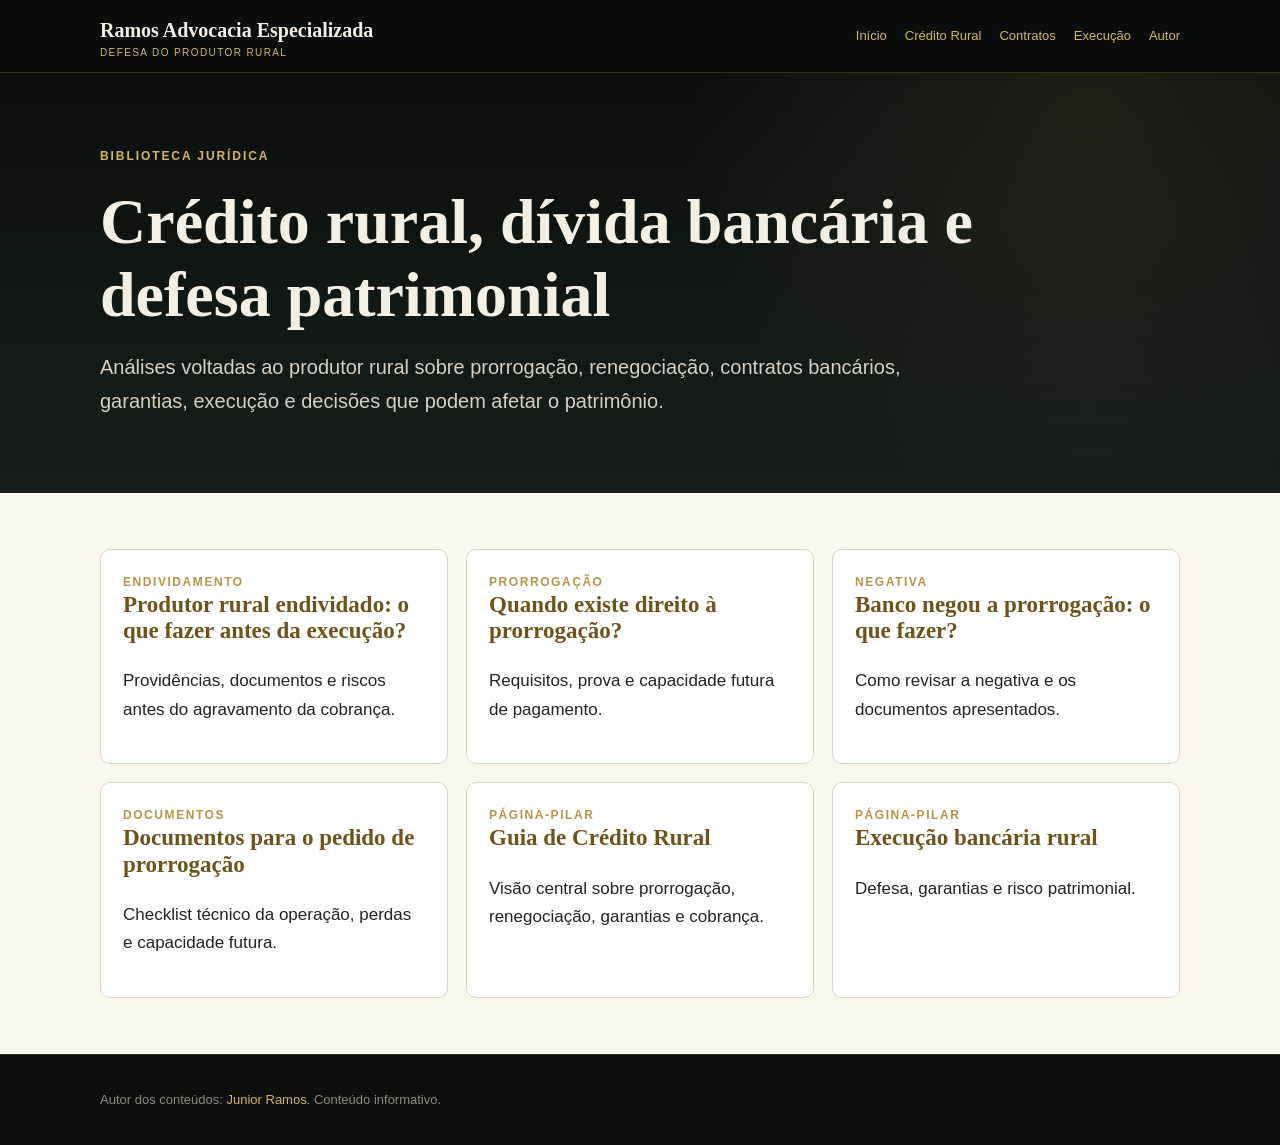
==== artigos/index.html @ e7bd80cd "Add editorial articles hub" ====
<!doctype html><html lang="pt-BR"><head><meta charset="utf-8"><meta name="viewport" content="width=device-width,initial-scale=1"><title>Artigos sobre Crédito Rural e Dívida Bancária | Ramos Advocacia</title><meta name="description" content="Artigos sobre crédito rural, prorrogação de dívida rural, contratos bancários, execução, garantias e defesa patrimonial do produtor rural."><meta name="robots" content="index,follow,max-image-preview:large,max-snippet:-1,max-video-preview:-1"><link rel="canonical" href="https://ramosadvespecializada.com/defesa/artigos/"><link rel="stylesheet" href="../editorial.css"><script type="application/ld+json">{"@context":"https://schema.org","@type":"CollectionPage","url":"https://ramosadvespecializada.com/defesa/artigos/","name":"Artigos sobre Crédito Rural e Dívida Bancária","publisher":{"@id":"https://ramosadvespecializada.com/defesa/#organization"},"inLanguage":"pt-BR"}</script></head><body><header class="top"><div class="container nav"><a class="brand" href="../">Ramos Advocacia Especializada<small>Defesa do Produtor Rural</small></a><nav class="navlinks"><a href="../">Início</a><a href="../credito-rural/">Crédito Rural</a><a href="../contratos-bancarios-rurais/">Contratos</a><a href="../execucao-bancaria-rural/">Execução</a><a href="../junior-ramos/">Autor</a></nav></div></header><main><section class="hero"><div class="container"><span class="eyebrow">Biblioteca jurídica</span><h1>Crédito rural, dívida bancária e defesa patrimonial</h1><p class="lede">Análises voltadas ao produtor rural sobre prorrogação, renegociação, contratos bancários, garantias, execução e decisões que podem afetar o patrimônio.</p></div></section><section class="section paper"><div class="container"><div class="grid"><article class="card"><div class="kicker">Endividamento</div><h3><a href="produtor-rural-endividado/">Produtor rural endividado: o que fazer antes da execução?</a></h3><p>Providências, documentos e riscos antes do agravamento da cobrança.</p></article><article class="card"><div class="kicker">Prorrogação</div><h3><a href="quando-produtor-rural-tem-direito-prorrogacao-divida-rural/">Quando existe direito à prorrogação?</a></h3><p>Requisitos, prova e capacidade futura de pagamento.</p></article><article class="card"><div class="kicker">Negativa</div><h3><a href="banco-negou-prorrogacao-divida-rural/">Banco negou a prorrogação: o que fazer?</a></h3><p>Como revisar a negativa e os documentos apresentados.</p></article><article class="card"><div class="kicker">Documentos</div><h3><a href="documentos-pedido-prorrogacao-divida-rural/">Documentos para o pedido de prorrogação</a></h3><p>Checklist técnico da operação, perdas e capacidade futura.</p></article><article class="card"><div class="kicker">Página-pilar</div><h3><a href="../credito-rural/">Guia de Crédito Rural</a></h3><p>Visão central sobre prorrogação, renegociação, garantias e cobrança.</p></article><article class="card"><div class="kicker">Página-pilar</div><h3><a href="../execucao-bancaria-rural/">Execução bancária rural</a></h3><p>Defesa, garantias e risco patrimonial.</p></article></div></div></section></main><footer class="footer"><div class="container">Autor dos conteúdos: <a href="../junior-ramos/">Junior Ramos</a>. Conteúdo informativo.</div></footer></body></html>
---- editorial.css ----
:root{--bg:#0A0F0C;--ink:#15201A;--green:#0F2620;--gold:#B8954A;--gold2:#D4B564;--cream:#F4EFE3;--paper:#FBF7EC;--muted:#918978;--rule:rgba(184,149,74,.24);--serif:Georgia,'Times New Roman',serif;--sans:Inter,Arial,sans-serif}*{box-sizing:border-box}html{scroll-behavior:smooth}body{margin:0;background:var(--bg);color:#e9e2d2;font:17px/1.68 var(--sans)}a{color:var(--gold2);text-decoration:none}a:hover{text-decoration:underline}.container{width:min(1080px,calc(100% - 40px));margin:auto}.top{position:sticky;top:0;z-index:20;background:rgba(10,15,12,.96);border-bottom:1px solid var(--rule)}.nav{min-height:72px;display:flex;justify-content:space-between;align-items:center;gap:20px}.brand{font-family:var(--serif);font-size:20px;font-weight:700;color:var(--cream)}.brand small{display:block;font:10px var(--sans);letter-spacing:.14em;text-transform:uppercase;color:var(--gold2)}.navlinks{display:flex;gap:18px;flex-wrap:wrap;font-size:13px}.hero{padding:68px 0 54px;background:radial-gradient(circle at 85% 10%,rgba(184,149,74,.12),transparent 35%),linear-gradient(180deg,#0A0F0C,#15201A)}.eyebrow{font-size:12px;font-weight:800;letter-spacing:.16em;text-transform:uppercase;color:var(--gold2)}h1,h2,h3{font-family:var(--serif);line-height:1.14}h1{font-size:clamp(38px,6vw,64px);max-width:920px;color:var(--cream);margin:.25em 0}h2{font-size:clamp(28px,4vw,42px);margin:1.45em 0 .45em}h3{font-size:23px}.lede{font-size:20px;color:#d7d0bf;max-width:860px}.section{padding:56px 0}.paper{background:var(--paper);color:#1d261f}.paper h2,.paper h3{color:#172019}.paper a{color:#6f531a}.article{max-width:820px}.article p{margin:0 0 1.1em}.breadcrumb,.meta{font-size:13px;color:var(--muted)}.meta{display:flex;gap:12px;flex-wrap:wrap;margin-top:18px}.callout{border-left:4px solid var(--gold);background:#f2ead9;padding:18px 20px;margin:28px 0}.grid{display:grid;grid-template-columns:repeat(3,1fr);gap:18px}.card{padding:22px;border:1px solid #ddd5c5;background:#fff;border-radius:10px}.card h3{margin-top:0}.kicker{font-size:12px;font-weight:800;letter-spacing:.13em;text-transform:uppercase;color:var(--gold)}.authorbox{border-top:1px solid #ddd5c5;border-bottom:1px solid #ddd5c5;padding:24px 0;margin:42px 0}.footer{padding:34px 0;border-top:1px solid var(--rule);color:var(--muted);font-size:13px}.preferred{margin:40px 0;padding:24px;border:1px solid rgba(184,149,74,.35);border-radius:10px;background:#111b16;color:var(--cream)}ul{padding-left:22px}@media(max-width:800px){.grid{grid-template-columns:1fr}.navlinks{display:none}}
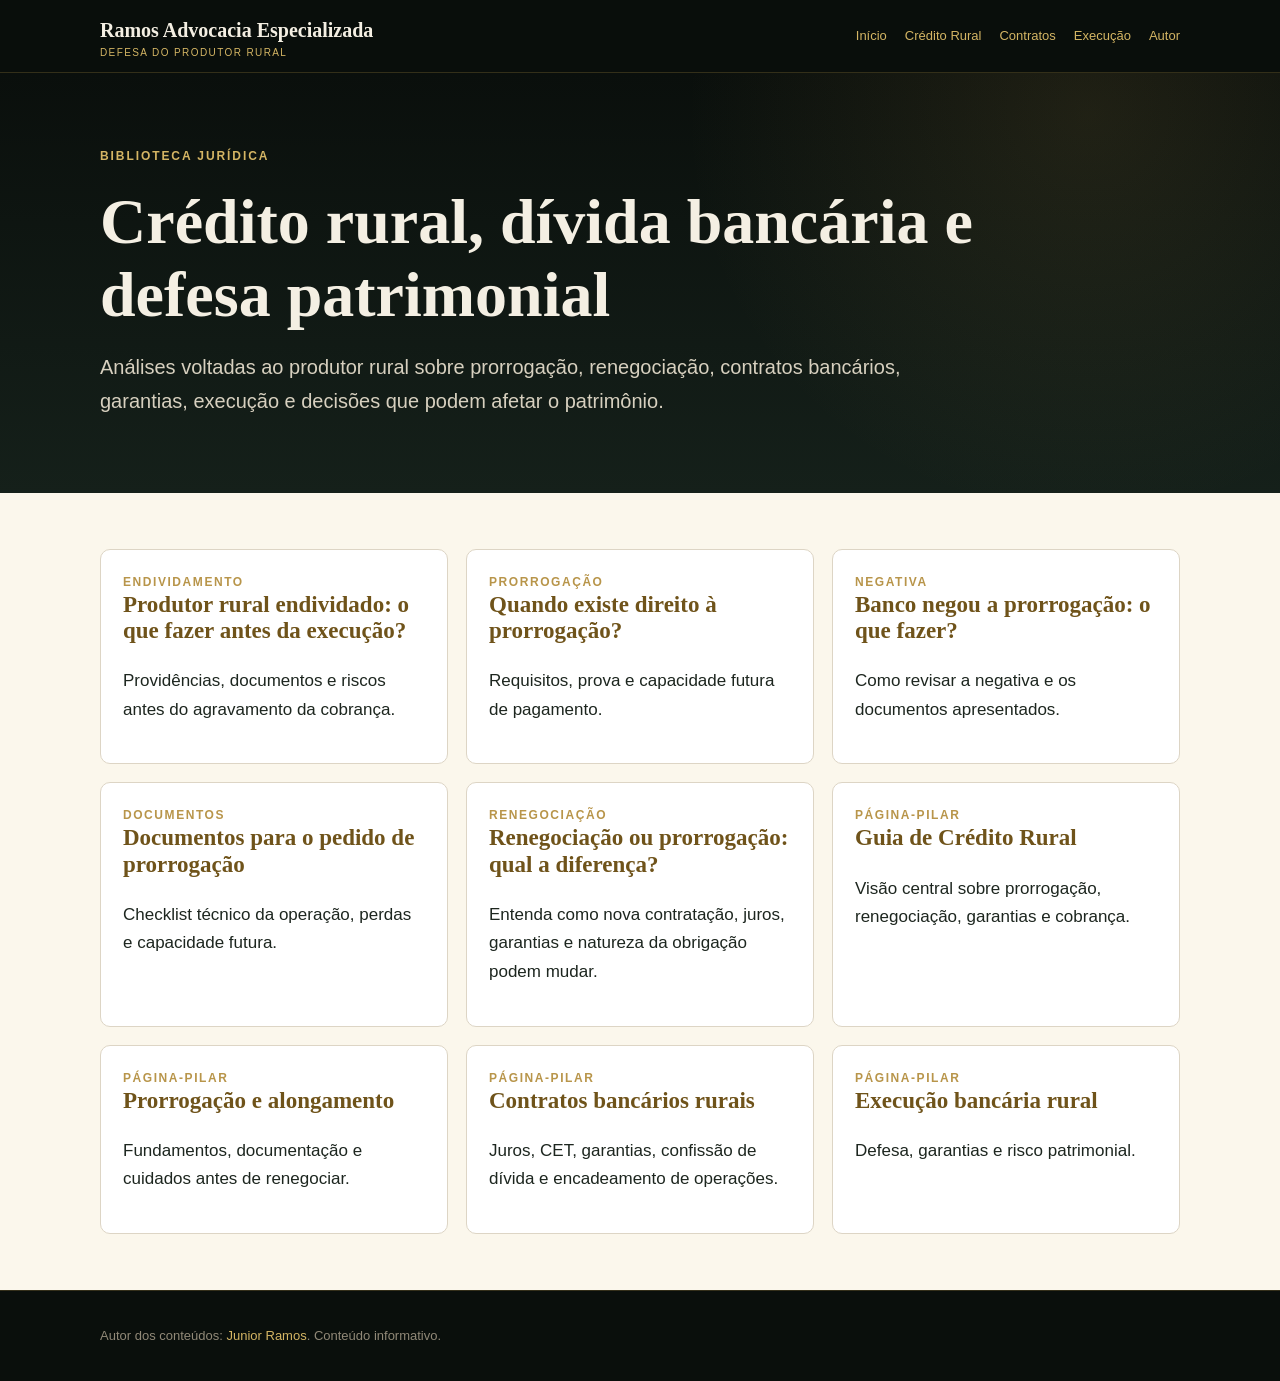
==== commit a53ca091: "Fase 4: amplia cluster temático e links internos" ====
--- a/artigos/index.html
+++ b/artigos/index.html
@@ -1 +1 @@
-<!doctype html><html lang="pt-BR"><head><meta charset="utf-8"><meta name="viewport" content="width=device-width,initial-scale=1"><title>Artigos sobre Crédito Rural e Dívida Bancária | Ramos Advocacia</title><meta name="description" content="Artigos sobre crédito rural, prorrogação de dívida rural, contratos bancários, execução, garantias e defesa patrimonial do produtor rural."><meta name="robots" content="index,follow,max-image-preview:large,max-snippet:-1,max-video-preview:-1"><link rel="canonical" href="https://ramosadvespecializada.com/defesa/artigos/"><link rel="stylesheet" href="../editorial.css"><script type="application/ld+json">{"@context":"https://schema.org","@type":"CollectionPage","url":"https://ramosadvespecializada.com/defesa/artigos/","name":"Artigos sobre Crédito Rural e Dívida Bancária","publisher":{"@id":"https://ramosadvespecializada.com/defesa/#organization"},"inLanguage":"pt-BR"}</script></head><body><header class="top"><div class="container nav"><a class="brand" href="../">Ramos Advocacia Especializada<small>Defesa do Produtor Rural</small></a><nav class="navlinks"><a href="../">Início</a><a href="../credito-rural/">Crédito Rural</a><a href="../contratos-bancarios-rurais/">Contratos</a><a href="../execucao-bancaria-rural/">Execução</a><a href="../junior-ramos/">Autor</a></nav></div></header><main><section class="hero"><div class="container"><span class="eyebrow">Biblioteca jurídica</span><h1>Crédito rural, dívida bancária e defesa patrimonial</h1><p class="lede">Análises voltadas ao produtor rural sobre prorrogação, renegociação, contratos bancários, garantias, execução e decisões que podem afetar o patrimônio.</p></div></section><section class="section paper"><div class="container"><div class="grid"><article class="card"><div class="kicker">Endividamento</div><h3><a href="produtor-rural-endividado/">Produtor rural endividado: o que fazer antes da execução?</a></h3><p>Providências, documentos e riscos antes do agravamento da cobrança.</p></article><article class="card"><div class="kicker">Prorrogação</div><h3><a href="quando-produtor-rural-tem-direito-prorrogacao-divida-rural/">Quando existe direito à prorrogação?</a></h3><p>Requisitos, prova e capacidade futura de pagamento.</p></article><article class="card"><div class="kicker">Negativa</div><h3><a href="banco-negou-prorrogacao-divida-rural/">Banco negou a prorrogação: o que fazer?</a></h3><p>Como revisar a negativa e os documentos apresentados.</p></article><article class="card"><div class="kicker">Documentos</div><h3><a href="documentos-pedido-prorrogacao-divida-rural/">Documentos para o pedido de prorrogação</a></h3><p>Checklist técnico da operação, perdas e capacidade futura.</p></article><article class="card"><div class="kicker">Página-pilar</div><h3><a href="../credito-rural/">Guia de Crédito Rural</a></h3><p>Visão central sobre prorrogação, renegociação, garantias e cobrança.</p></article><article class="card"><div class="kicker">Página-pilar</div><h3><a href="../execucao-bancaria-rural/">Execução bancária rural</a></h3><p>Defesa, garantias e risco patrimonial.</p></article></div></div></section></main><footer class="footer"><div class="container">Autor dos conteúdos: <a href="../junior-ramos/">Junior Ramos</a>. Conteúdo informativo.</div></footer></body></html>+<!doctype html><html lang="pt-BR"><head><meta charset="utf-8"><meta name="viewport" content="width=device-width,initial-scale=1"><title>Artigos sobre Crédito Rural e Dívida Bancária | Ramos Advocacia</title><meta name="description" content="Artigos sobre crédito rural, prorrogação de dívida rural, contratos bancários, execução, garantias e defesa patrimonial do produtor rural."><meta name="robots" content="index,follow,max-image-preview:large,max-snippet:-1,max-video-preview:-1"><link rel="canonical" href="https://ramosadvespecializada.com/defesa/artigos/"><link rel="stylesheet" href="../editorial.css"><script type="application/ld+json">{"@context":"https://schema.org","@type":"CollectionPage","url":"https://ramosadvespecializada.com/defesa/artigos/","name":"Artigos sobre Crédito Rural e Dívida Bancária","about":[{"@type":"Thing","name":"Crédito rural"},{"@type":"Thing","name":"Prorrogação de dívida rural"},{"@type":"Thing","name":"Contratos bancários rurais"},{"@type":"Thing","name":"Execução bancária rural"}],"publisher":{"@id":"https://ramosadvespecializada.com/defesa/#organization"},"inLanguage":"pt-BR"}</script></head><body><header class="top"><div class="container nav"><a class="brand" href="../">Ramos Advocacia Especializada<small>Defesa do Produtor Rural</small></a><nav class="navlinks"><a href="../">Início</a><a href="../credito-rural/">Crédito Rural</a><a href="../contratos-bancarios-rurais/">Contratos</a><a href="../execucao-bancaria-rural/">Execução</a><a href="../junior-ramos/">Autor</a></nav></div></header><main><section class="hero"><div class="container"><span class="eyebrow">Biblioteca jurídica</span><h1>Crédito rural, dívida bancária e defesa patrimonial</h1><p class="lede">Análises voltadas ao produtor rural sobre prorrogação, renegociação, contratos bancários, garantias, execução e decisões que podem afetar o patrimônio.</p></div></section><section class="section paper"><div class="container"><div class="grid"><article class="card"><div class="kicker">Endividamento</div><h3><a href="produtor-rural-endividado/">Produtor rural endividado: o que fazer antes da execução?</a></h3><p>Providências, documentos e riscos antes do agravamento da cobrança.</p></article><article class="card"><div class="kicker">Prorrogação</div><h3><a href="quando-produtor-rural-tem-direito-prorrogacao-divida-rural/">Quando existe direito à prorrogação?</a></h3><p>Requisitos, prova e capacidade futura de pagamento.</p></article><article class="card"><div class="kicker">Negativa</div><h3><a href="banco-negou-prorrogacao-divida-rural/">Banco negou a prorrogação: o que fazer?</a></h3><p>Como revisar a negativa e os documentos apresentados.</p></article><article class="card"><div class="kicker">Documentos</div><h3><a href="documentos-pedido-prorrogacao-divida-rural/">Documentos para o pedido de prorrogação</a></h3><p>Checklist técnico da operação, perdas e capacidade futura.</p></article><article class="card"><div class="kicker">Renegociação</div><h3><a href="renegociacao-ou-prorrogacao-divida-rural/">Renegociação ou prorrogação: qual a diferença?</a></h3><p>Entenda como nova contratação, juros, garantias e natureza da obrigação podem mudar.</p></article><article class="card"><div class="kicker">Página-pilar</div><h3><a href="../credito-rural/">Guia de Crédito Rural</a></h3><p>Visão central sobre prorrogação, renegociação, garantias e cobrança.</p></article><article class="card"><div class="kicker">Página-pilar</div><h3><a href="../prorrogacao-divida-rural/">Prorrogação e alongamento</a></h3><p>Fundamentos, documentação e cuidados antes de renegociar.</p></article><article class="card"><div class="kicker">Página-pilar</div><h3><a href="../contratos-bancarios-rurais/">Contratos bancários rurais</a></h3><p>Juros, CET, garantias, confissão de dívida e encadeamento de operações.</p></article><article class="card"><div class="kicker">Página-pilar</div><h3><a href="../execucao-bancaria-rural/">Execução bancária rural</a></h3><p>Defesa, garantias e risco patrimonial.</p></article></div></div></section></main><footer class="footer"><div class="container">Autor dos conteúdos: <a href="../junior-ramos/">Junior Ramos</a>. Conteúdo informativo.</div></footer></body></html>
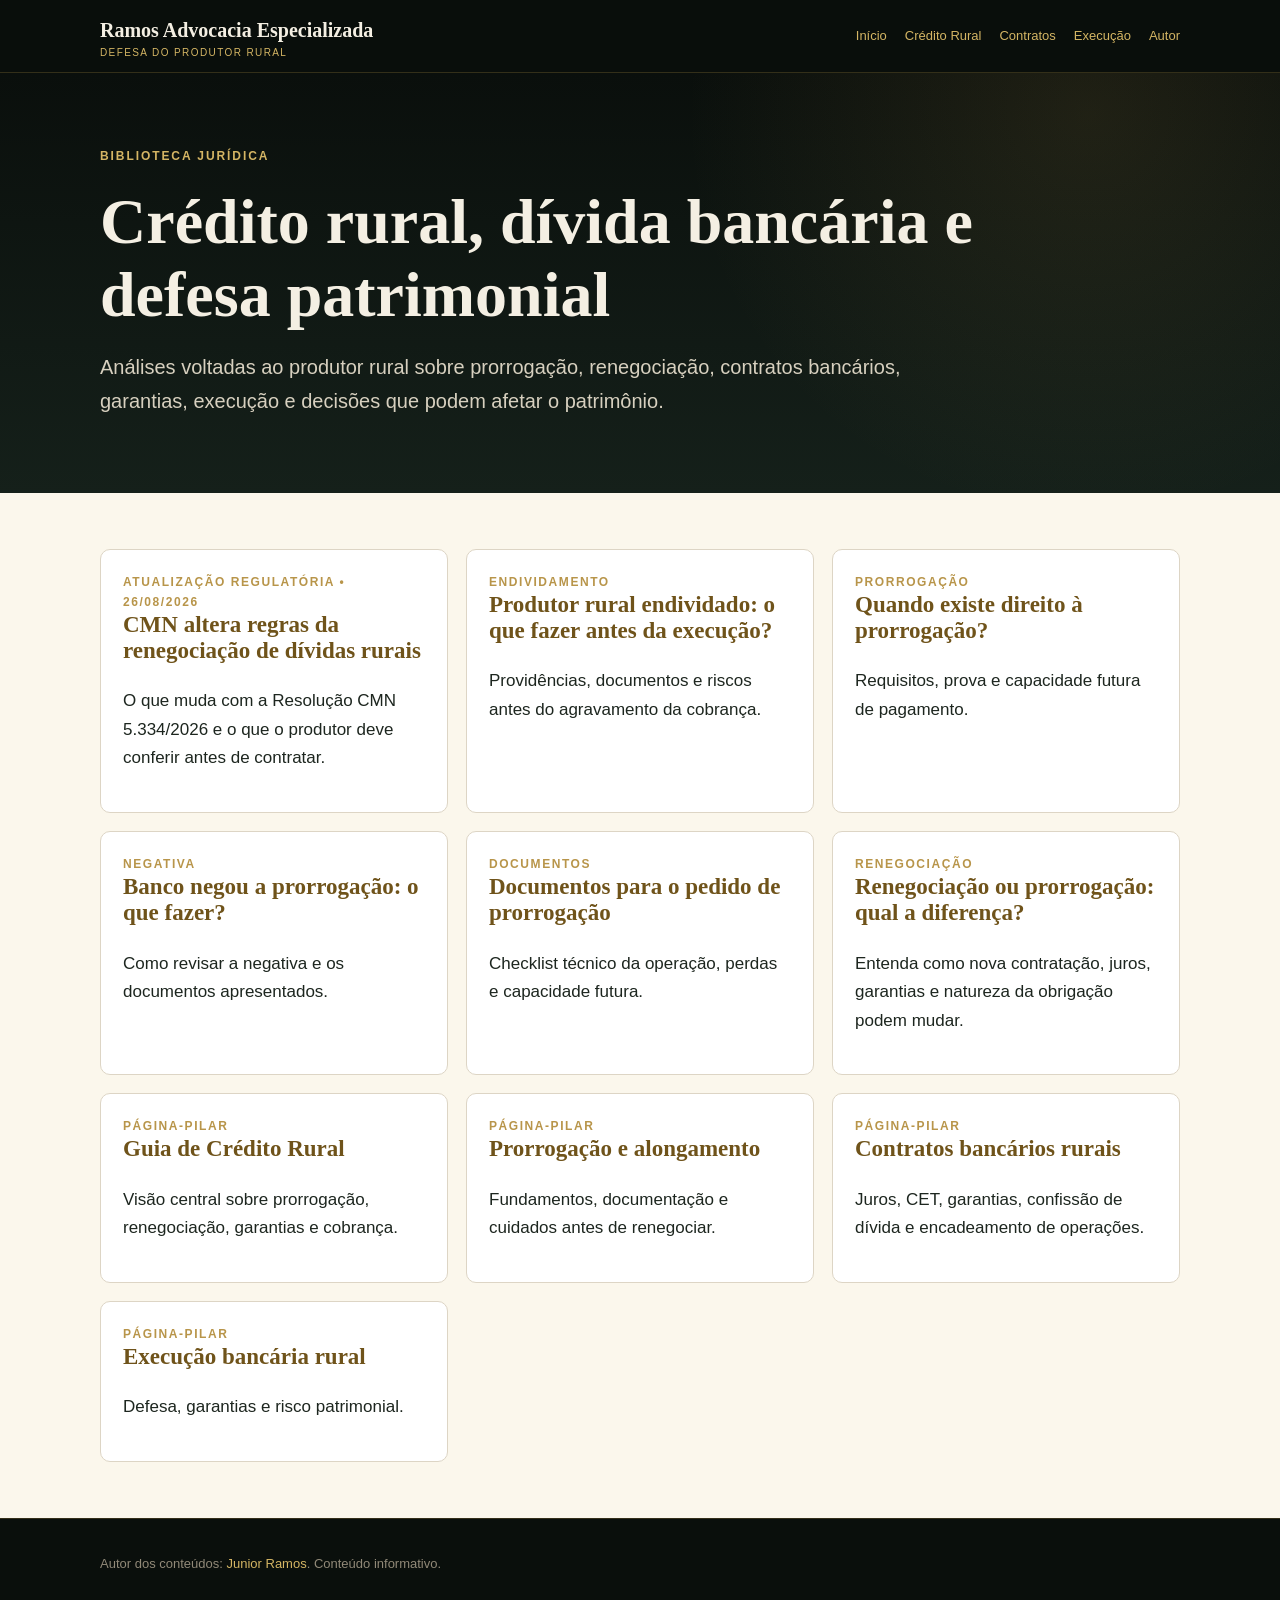
==== commit a8f529a4: "Fase 5: destaca atualização regulatória no hub de artigos" ====
--- a/artigos/index.html
+++ b/artigos/index.html
@@ -1 +1 @@
-<!doctype html><html lang="pt-BR"><head><meta charset="utf-8"><meta name="viewport" content="width=device-width,initial-scale=1"><title>Artigos sobre Crédito Rural e Dívida Bancária | Ramos Advocacia</title><meta name="description" content="Artigos sobre crédito rural, prorrogação de dívida rural, contratos bancários, execução, garantias e defesa patrimonial do produtor rural."><meta name="robots" content="index,follow,max-image-preview:large,max-snippet:-1,max-video-preview:-1"><link rel="canonical" href="https://ramosadvespecializada.com/defesa/artigos/"><link rel="stylesheet" href="../editorial.css"><script type="application/ld+json">{"@context":"https://schema.org","@type":"CollectionPage","url":"https://ramosadvespecializada.com/defesa/artigos/","name":"Artigos sobre Crédito Rural e Dívida Bancária","about":[{"@type":"Thing","name":"Crédito rural"},{"@type":"Thing","name":"Prorrogação de dívida rural"},{"@type":"Thing","name":"Contratos bancários rurais"},{"@type":"Thing","name":"Execução bancária rural"}],"publisher":{"@id":"https://ramosadvespecializada.com/defesa/#organization"},"inLanguage":"pt-BR"}</script></head><body><header class="top"><div class="container nav"><a class="brand" href="../">Ramos Advocacia Especializada<small>Defesa do Produtor Rural</small></a><nav class="navlinks"><a href="../">Início</a><a href="../credito-rural/">Crédito Rural</a><a href="../contratos-bancarios-rurais/">Contratos</a><a href="../execucao-bancaria-rural/">Execução</a><a href="../junior-ramos/">Autor</a></nav></div></header><main><section class="hero"><div class="container"><span class="eyebrow">Biblioteca jurídica</span><h1>Crédito rural, dívida bancária e defesa patrimonial</h1><p class="lede">Análises voltadas ao produtor rural sobre prorrogação, renegociação, contratos bancários, garantias, execução e decisões que podem afetar o patrimônio.</p></div></section><section class="section paper"><div class="container"><div class="grid"><article class="card"><div class="kicker">Endividamento</div><h3><a href="produtor-rural-endividado/">Produtor rural endividado: o que fazer antes da execução?</a></h3><p>Providências, documentos e riscos antes do agravamento da cobrança.</p></article><article class="card"><div class="kicker">Prorrogação</div><h3><a href="quando-produtor-rural-tem-direito-prorrogacao-divida-rural/">Quando existe direito à prorrogação?</a></h3><p>Requisitos, prova e capacidade futura de pagamento.</p></article><article class="card"><div class="kicker">Negativa</div><h3><a href="banco-negou-prorrogacao-divida-rural/">Banco negou a prorrogação: o que fazer?</a></h3><p>Como revisar a negativa e os documentos apresentados.</p></article><article class="card"><div class="kicker">Documentos</div><h3><a href="documentos-pedido-prorrogacao-divida-rural/">Documentos para o pedido de prorrogação</a></h3><p>Checklist técnico da operação, perdas e capacidade futura.</p></article><article class="card"><div class="kicker">Renegociação</div><h3><a href="renegociacao-ou-prorrogacao-divida-rural/">Renegociação ou prorrogação: qual a diferença?</a></h3><p>Entenda como nova contratação, juros, garantias e natureza da obrigação podem mudar.</p></article><article class="card"><div class="kicker">Página-pilar</div><h3><a href="../credito-rural/">Guia de Crédito Rural</a></h3><p>Visão central sobre prorrogação, renegociação, garantias e cobrança.</p></article><article class="card"><div class="kicker">Página-pilar</div><h3><a href="../prorrogacao-divida-rural/">Prorrogação e alongamento</a></h3><p>Fundamentos, documentação e cuidados antes de renegociar.</p></article><article class="card"><div class="kicker">Página-pilar</div><h3><a href="../contratos-bancarios-rurais/">Contratos bancários rurais</a></h3><p>Juros, CET, garantias, confissão de dívida e encadeamento de operações.</p></article><article class="card"><div class="kicker">Página-pilar</div><h3><a href="../execucao-bancaria-rural/">Execução bancária rural</a></h3><p>Defesa, garantias e risco patrimonial.</p></article></div></div></section></main><footer class="footer"><div class="container">Autor dos conteúdos: <a href="../junior-ramos/">Junior Ramos</a>. Conteúdo informativo.</div></footer></body></html>+<!doctype html><html lang="pt-BR"><head><meta charset="utf-8"><meta name="viewport" content="width=device-width,initial-scale=1"><title>Artigos sobre Crédito Rural e Dívida Bancária | Ramos Advocacia</title><meta name="description" content="Artigos sobre crédito rural, prorrogação de dívida rural, contratos bancários, execução, garantias e defesa patrimonial do produtor rural."><meta name="robots" content="index,follow,max-image-preview:large,max-snippet:-1,max-video-preview:-1"><link rel="canonical" href="https://ramosadvespecializada.com/defesa/artigos/"><link rel="stylesheet" href="../editorial.css"><script type="application/ld+json">{"@context":"https://schema.org","@type":"CollectionPage","url":"https://ramosadvespecializada.com/defesa/artigos/","name":"Artigos sobre Crédito Rural e Dívida Bancária","about":[{"@type":"Thing","name":"Crédito rural"},{"@type":"Thing","name":"Prorrogação de dívida rural"},{"@type":"Thing","name":"Contratos bancários rurais"},{"@type":"Thing","name":"Execução bancária rural"}],"publisher":{"@id":"https://ramosadvespecializada.com/defesa/#organization"},"inLanguage":"pt-BR"}</script></head><body><header class="top"><div class="container nav"><a class="brand" href="../">Ramos Advocacia Especializada<small>Defesa do Produtor Rural</small></a><nav class="navlinks"><a href="../">Início</a><a href="../credito-rural/">Crédito Rural</a><a href="../contratos-bancarios-rurais/">Contratos</a><a href="../execucao-bancaria-rural/">Execução</a><a href="../junior-ramos/">Autor</a></nav></div></header><main><section class="hero"><div class="container"><span class="eyebrow">Biblioteca jurídica</span><h1>Crédito rural, dívida bancária e defesa patrimonial</h1><p class="lede">Análises voltadas ao produtor rural sobre prorrogação, renegociação, contratos bancários, garantias, execução e decisões que podem afetar o patrimônio.</p></div></section><section class="section paper"><div class="container"><div class="grid"><article class="card"><div class="kicker">Atualização regulatória • 26/08/2026</div><h3><a href="cmn-5334-renegociacao-dividas-rurais/">CMN altera regras da renegociação de dívidas rurais</a></h3><p>O que muda com a Resolução CMN 5.334/2026 e o que o produtor deve conferir antes de contratar.</p></article><article class="card"><div class="kicker">Endividamento</div><h3><a href="produtor-rural-endividado/">Produtor rural endividado: o que fazer antes da execução?</a></h3><p>Providências, documentos e riscos antes do agravamento da cobrança.</p></article><article class="card"><div class="kicker">Prorrogação</div><h3><a href="quando-produtor-rural-tem-direito-prorrogacao-divida-rural/">Quando existe direito à prorrogação?</a></h3><p>Requisitos, prova e capacidade futura de pagamento.</p></article><article class="card"><div class="kicker">Negativa</div><h3><a href="banco-negou-prorrogacao-divida-rural/">Banco negou a prorrogação: o que fazer?</a></h3><p>Como revisar a negativa e os documentos apresentados.</p></article><article class="card"><div class="kicker">Documentos</div><h3><a href="documentos-pedido-prorrogacao-divida-rural/">Documentos para o pedido de prorrogação</a></h3><p>Checklist técnico da operação, perdas e capacidade futura.</p></article><article class="card"><div class="kicker">Renegociação</div><h3><a href="renegociacao-ou-prorrogacao-divida-rural/">Renegociação ou prorrogação: qual a diferença?</a></h3><p>Entenda como nova contratação, juros, garantias e natureza da obrigação podem mudar.</p></article><article class="card"><div class="kicker">Página-pilar</div><h3><a href="../credito-rural/">Guia de Crédito Rural</a></h3><p>Visão central sobre prorrogação, renegociação, garantias e cobrança.</p></article><article class="card"><div class="kicker">Página-pilar</div><h3><a href="../prorrogacao-divida-rural/">Prorrogação e alongamento</a></h3><p>Fundamentos, documentação e cuidados antes de renegociar.</p></article><article class="card"><div class="kicker">Página-pilar</div><h3><a href="../contratos-bancarios-rurais/">Contratos bancários rurais</a></h3><p>Juros, CET, garantias, confissão de dívida e encadeamento de operações.</p></article><article class="card"><div class="kicker">Página-pilar</div><h3><a href="../execucao-bancaria-rural/">Execução bancária rural</a></h3><p>Defesa, garantias e risco patrimonial.</p></article></div></div></section></main><footer class="footer"><div class="container">Autor dos conteúdos: <a href="../junior-ramos/">Junior Ramos</a>. Conteúdo informativo.</div></footer></body></html>
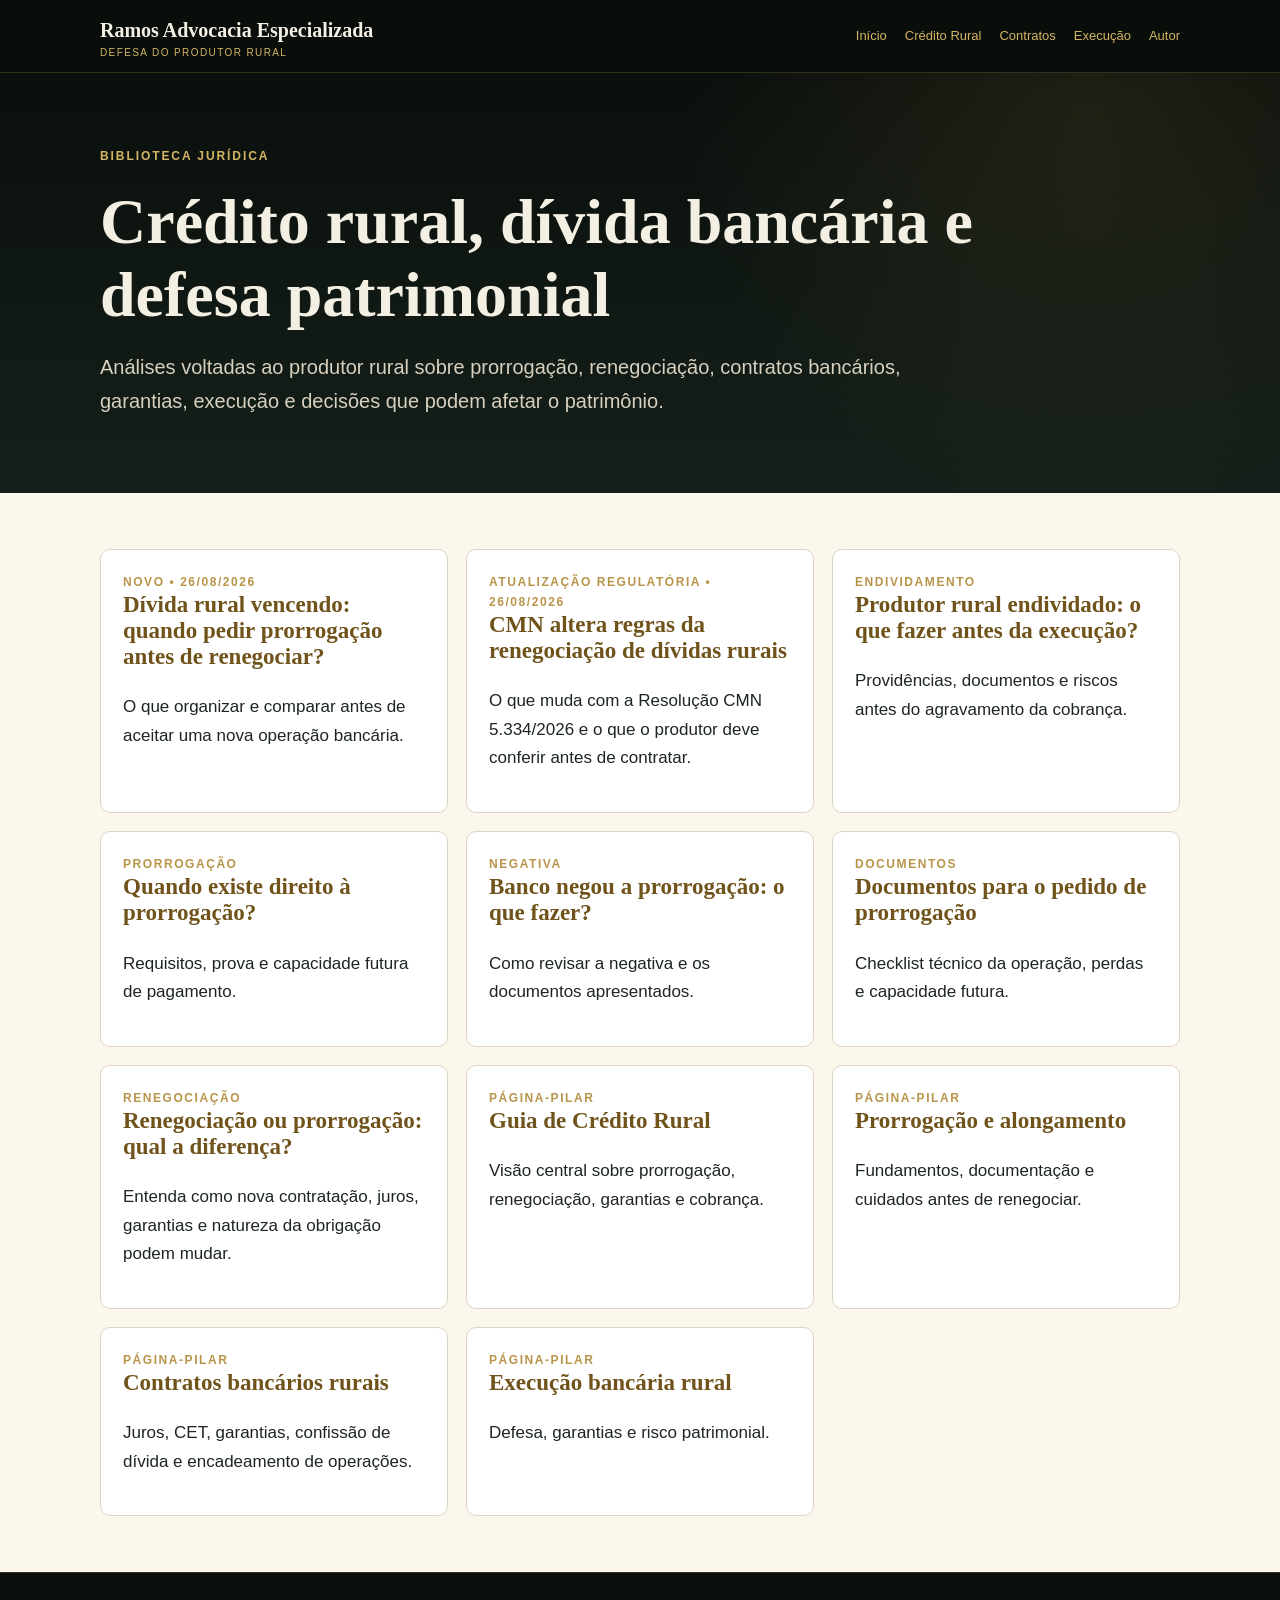
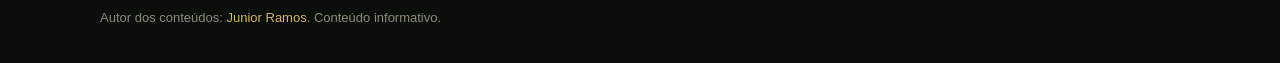
==== commit 8756c74e: "Fase 7: destaca novo artigo no hub" ====
--- a/artigos/index.html
+++ b/artigos/index.html
@@ -1 +1 @@
-<!doctype html><html lang="pt-BR"><head><meta charset="utf-8"><meta name="viewport" content="width=device-width,initial-scale=1"><title>Artigos sobre Crédito Rural e Dívida Bancária | Ramos Advocacia</title><meta name="description" content="Artigos sobre crédito rural, prorrogação de dívida rural, contratos bancários, execução, garantias e defesa patrimonial do produtor rural."><meta name="robots" content="index,follow,max-image-preview:large,max-snippet:-1,max-video-preview:-1"><link rel="canonical" href="https://ramosadvespecializada.com/defesa/artigos/"><link rel="stylesheet" href="../editorial.css"><script type="application/ld+json">{"@context":"https://schema.org","@type":"CollectionPage","url":"https://ramosadvespecializada.com/defesa/artigos/","name":"Artigos sobre Crédito Rural e Dívida Bancária","about":[{"@type":"Thing","name":"Crédito rural"},{"@type":"Thing","name":"Prorrogação de dívida rural"},{"@type":"Thing","name":"Contratos bancários rurais"},{"@type":"Thing","name":"Execução bancária rural"}],"publisher":{"@id":"https://ramosadvespecializada.com/defesa/#organization"},"inLanguage":"pt-BR"}</script></head><body><header class="top"><div class="container nav"><a class="brand" href="../">Ramos Advocacia Especializada<small>Defesa do Produtor Rural</small></a><nav class="navlinks"><a href="../">Início</a><a href="../credito-rural/">Crédito Rural</a><a href="../contratos-bancarios-rurais/">Contratos</a><a href="../execucao-bancaria-rural/">Execução</a><a href="../junior-ramos/">Autor</a></nav></div></header><main><section class="hero"><div class="container"><span class="eyebrow">Biblioteca jurídica</span><h1>Crédito rural, dívida bancária e defesa patrimonial</h1><p class="lede">Análises voltadas ao produtor rural sobre prorrogação, renegociação, contratos bancários, garantias, execução e decisões que podem afetar o patrimônio.</p></div></section><section class="section paper"><div class="container"><div class="grid"><article class="card"><div class="kicker">Atualização regulatória • 26/08/2026</div><h3><a href="cmn-5334-renegociacao-dividas-rurais/">CMN altera regras da renegociação de dívidas rurais</a></h3><p>O que muda com a Resolução CMN 5.334/2026 e o que o produtor deve conferir antes de contratar.</p></article><article class="card"><div class="kicker">Endividamento</div><h3><a href="produtor-rural-endividado/">Produtor rural endividado: o que fazer antes da execução?</a></h3><p>Providências, documentos e riscos antes do agravamento da cobrança.</p></article><article class="card"><div class="kicker">Prorrogação</div><h3><a href="quando-produtor-rural-tem-direito-prorrogacao-divida-rural/">Quando existe direito à prorrogação?</a></h3><p>Requisitos, prova e capacidade futura de pagamento.</p></article><article class="card"><div class="kicker">Negativa</div><h3><a href="banco-negou-prorrogacao-divida-rural/">Banco negou a prorrogação: o que fazer?</a></h3><p>Como revisar a negativa e os documentos apresentados.</p></article><article class="card"><div class="kicker">Documentos</div><h3><a href="documentos-pedido-prorrogacao-divida-rural/">Documentos para o pedido de prorrogação</a></h3><p>Checklist técnico da operação, perdas e capacidade futura.</p></article><article class="card"><div class="kicker">Renegociação</div><h3><a href="renegociacao-ou-prorrogacao-divida-rural/">Renegociação ou prorrogação: qual a diferença?</a></h3><p>Entenda como nova contratação, juros, garantias e natureza da obrigação podem mudar.</p></article><article class="card"><div class="kicker">Página-pilar</div><h3><a href="../credito-rural/">Guia de Crédito Rural</a></h3><p>Visão central sobre prorrogação, renegociação, garantias e cobrança.</p></article><article class="card"><div class="kicker">Página-pilar</div><h3><a href="../prorrogacao-divida-rural/">Prorrogação e alongamento</a></h3><p>Fundamentos, documentação e cuidados antes de renegociar.</p></article><article class="card"><div class="kicker">Página-pilar</div><h3><a href="../contratos-bancarios-rurais/">Contratos bancários rurais</a></h3><p>Juros, CET, garantias, confissão de dívida e encadeamento de operações.</p></article><article class="card"><div class="kicker">Página-pilar</div><h3><a href="../execucao-bancaria-rural/">Execução bancária rural</a></h3><p>Defesa, garantias e risco patrimonial.</p></article></div></div></section></main><footer class="footer"><div class="container">Autor dos conteúdos: <a href="../junior-ramos/">Junior Ramos</a>. Conteúdo informativo.</div></footer></body></html>+<!doctype html><html lang="pt-BR"><head><meta charset="utf-8"><meta name="viewport" content="width=device-width,initial-scale=1"><title>Artigos sobre Crédito Rural e Dívida Bancária | Ramos Advocacia</title><meta name="description" content="Artigos sobre crédito rural, prorrogação de dívida rural, contratos bancários, execução, garantias e defesa patrimonial do produtor rural."><meta name="robots" content="index,follow,max-image-preview:large,max-snippet:-1,max-video-preview:-1"><link rel="canonical" href="https://ramosadvespecializada.com/defesa/artigos/"><link rel="stylesheet" href="../editorial.css"><script type="application/ld+json">{"@context":"https://schema.org","@type":"CollectionPage","url":"https://ramosadvespecializada.com/defesa/artigos/","name":"Artigos sobre Crédito Rural e Dívida Bancária","about":[{"@type":"Thing","name":"Crédito rural"},{"@type":"Thing","name":"Prorrogação de dívida rural"},{"@type":"Thing","name":"Contratos bancários rurais"},{"@type":"Thing","name":"Execução bancária rural"}],"publisher":{"@id":"https://ramosadvespecializada.com/defesa/#organization"},"inLanguage":"pt-BR"}</script></head><body><header class="top"><div class="container nav"><a class="brand" href="../">Ramos Advocacia Especializada<small>Defesa do Produtor Rural</small></a><nav class="navlinks"><a href="../">Início</a><a href="../credito-rural/">Crédito Rural</a><a href="../contratos-bancarios-rurais/">Contratos</a><a href="../execucao-bancaria-rural/">Execução</a><a href="../junior-ramos/">Autor</a></nav></div></header><main><section class="hero"><div class="container"><span class="eyebrow">Biblioteca jurídica</span><h1>Crédito rural, dívida bancária e defesa patrimonial</h1><p class="lede">Análises voltadas ao produtor rural sobre prorrogação, renegociação, contratos bancários, garantias, execução e decisões que podem afetar o patrimônio.</p></div></section><section class="section paper"><div class="container"><div class="grid"><article class="card"><div class="kicker">Novo • 26/08/2026</div><h3><a href="divida-rural-vencendo-quando-pedir-prorrogacao/">Dívida rural vencendo: quando pedir prorrogação antes de renegociar?</a></h3><p>O que organizar e comparar antes de aceitar uma nova operação bancária.</p></article><article class="card"><div class="kicker">Atualização regulatória • 26/08/2026</div><h3><a href="cmn-5334-renegociacao-dividas-rurais/">CMN altera regras da renegociação de dívidas rurais</a></h3><p>O que muda com a Resolução CMN 5.334/2026 e o que o produtor deve conferir antes de contratar.</p></article><article class="card"><div class="kicker">Endividamento</div><h3><a href="produtor-rural-endividado/">Produtor rural endividado: o que fazer antes da execução?</a></h3><p>Providências, documentos e riscos antes do agravamento da cobrança.</p></article><article class="card"><div class="kicker">Prorrogação</div><h3><a href="quando-produtor-rural-tem-direito-prorrogacao-divida-rural/">Quando existe direito à prorrogação?</a></h3><p>Requisitos, prova e capacidade futura de pagamento.</p></article><article class="card"><div class="kicker">Negativa</div><h3><a href="banco-negou-prorrogacao-divida-rural/">Banco negou a prorrogação: o que fazer?</a></h3><p>Como revisar a negativa e os documentos apresentados.</p></article><article class="card"><div class="kicker">Documentos</div><h3><a href="documentos-pedido-prorrogacao-divida-rural/">Documentos para o pedido de prorrogação</a></h3><p>Checklist técnico da operação, perdas e capacidade futura.</p></article><article class="card"><div class="kicker">Renegociação</div><h3><a href="renegociacao-ou-prorrogacao-divida-rural/">Renegociação ou prorrogação: qual a diferença?</a></h3><p>Entenda como nova contratação, juros, garantias e natureza da obrigação podem mudar.</p></article><article class="card"><div class="kicker">Página-pilar</div><h3><a href="../credito-rural/">Guia de Crédito Rural</a></h3><p>Visão central sobre prorrogação, renegociação, garantias e cobrança.</p></article><article class="card"><div class="kicker">Página-pilar</div><h3><a href="../prorrogacao-divida-rural/">Prorrogação e alongamento</a></h3><p>Fundamentos, documentação e cuidados antes de renegociar.</p></article><article class="card"><div class="kicker">Página-pilar</div><h3><a href="../contratos-bancarios-rurais/">Contratos bancários rurais</a></h3><p>Juros, CET, garantias, confissão de dívida e encadeamento de operações.</p></article><article class="card"><div class="kicker">Página-pilar</div><h3><a href="../execucao-bancaria-rural/">Execução bancária rural</a></h3><p>Defesa, garantias e risco patrimonial.</p></article></div></div></section></main><footer class="footer"><div class="container">Autor dos conteúdos: <a href="../junior-ramos/">Junior Ramos</a>. Conteúdo informativo.</div></footer></body></html>
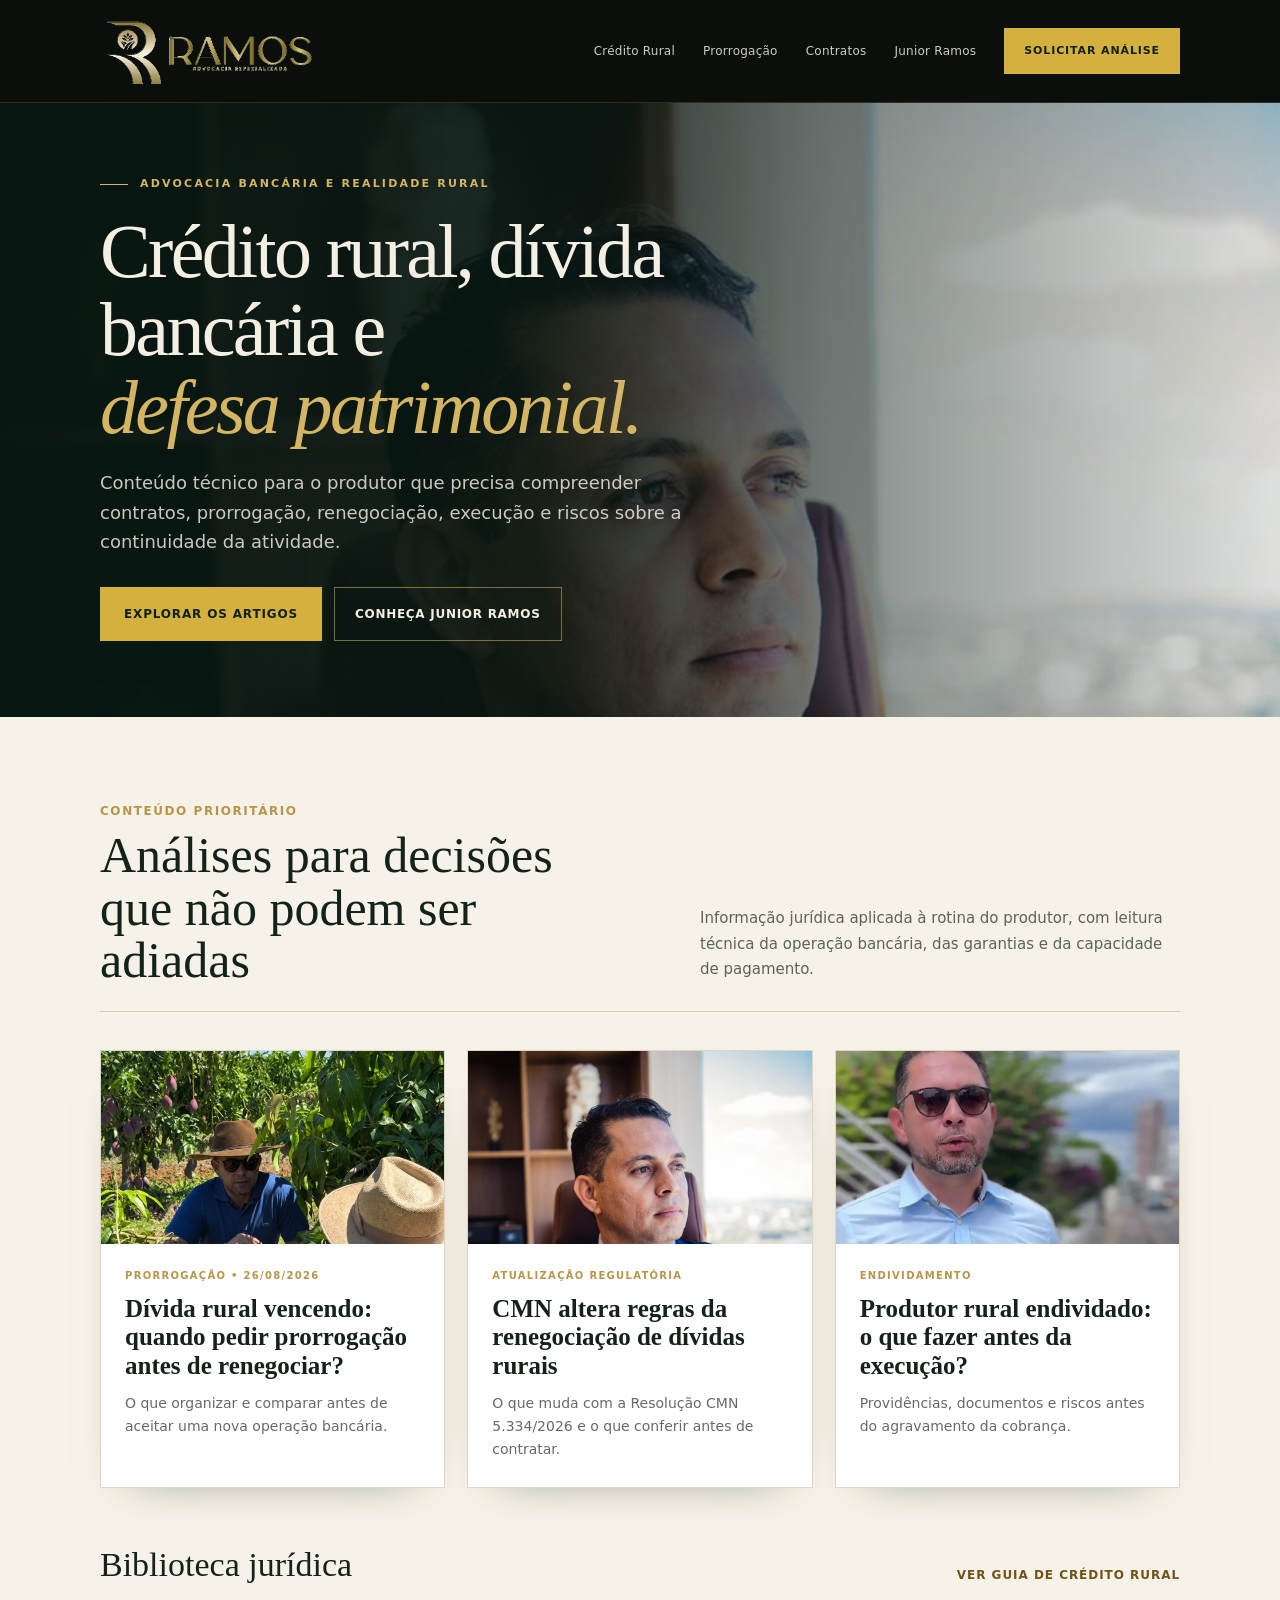
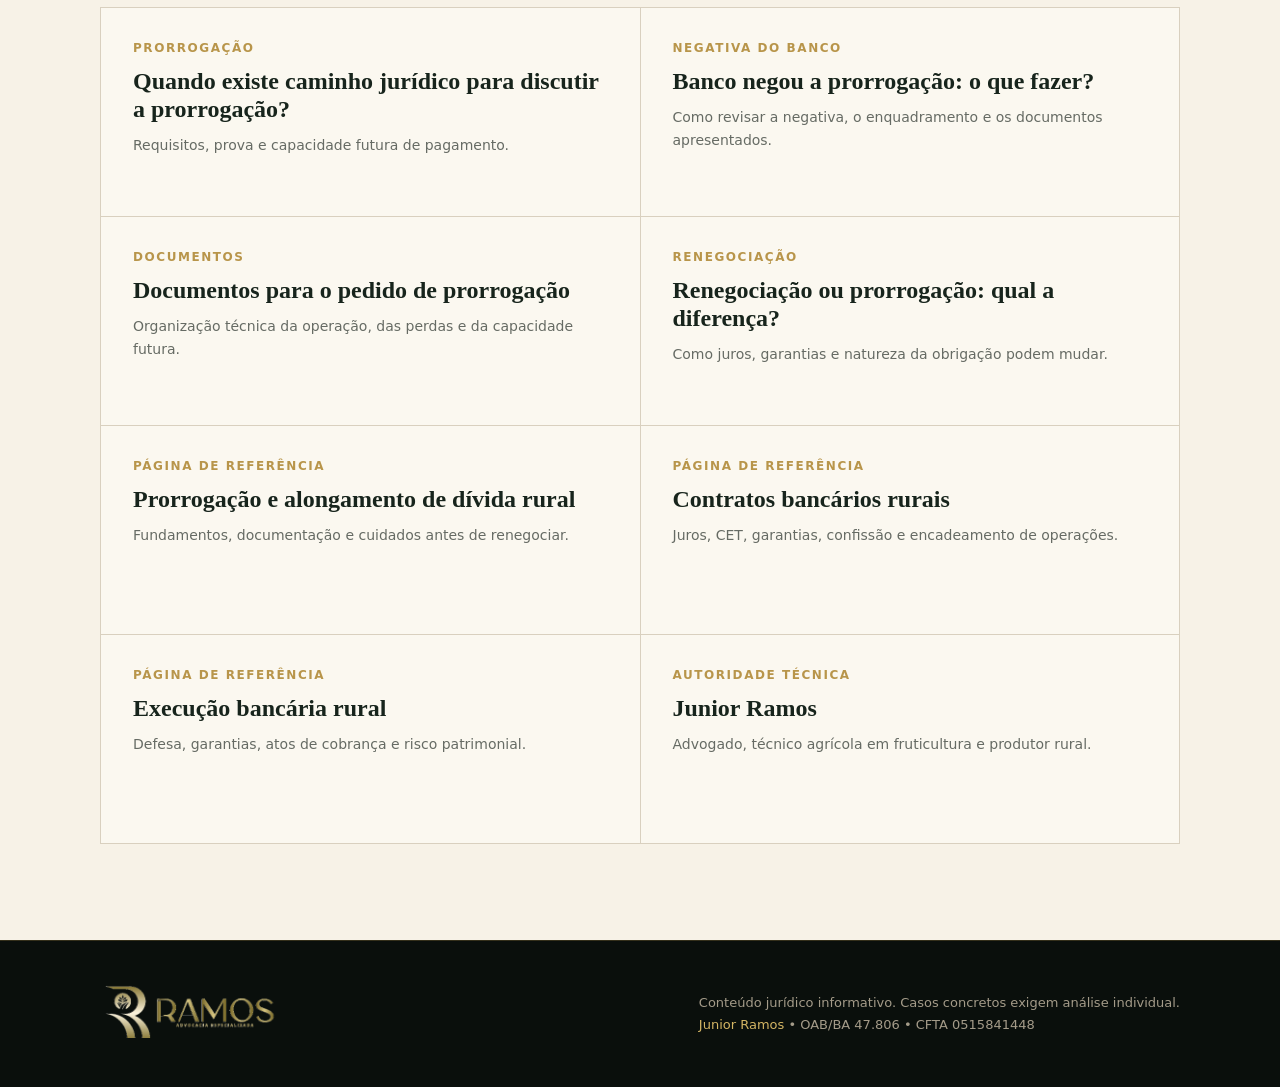
==== commit ebf8394a: "Redesenha paginas editoriais no padrao premium" ====
--- a/artigos/index.html
+++ b/artigos/index.html
@@ -1 +1 @@
-<!doctype html><html lang="pt-BR"><head><meta charset="utf-8"><meta name="viewport" content="width=device-width,initial-scale=1"><title>Artigos sobre Crédito Rural e Dívida Bancária | Ramos Advocacia</title><meta name="description" content="Artigos sobre crédito rural, prorrogação de dívida rural, contratos bancários, execução, garantias e defesa patrimonial do produtor rural."><meta name="robots" content="index,follow,max-image-preview:large,max-snippet:-1,max-video-preview:-1"><link rel="canonical" href="https://ramosadvespecializada.com/defesa/artigos/"><link rel="stylesheet" href="../editorial.css"><script type="application/ld+json">{"@context":"https://schema.org","@type":"CollectionPage","url":"https://ramosadvespecializada.com/defesa/artigos/","name":"Artigos sobre Crédito Rural e Dívida Bancária","about":[{"@type":"Thing","name":"Crédito rural"},{"@type":"Thing","name":"Prorrogação de dívida rural"},{"@type":"Thing","name":"Contratos bancários rurais"},{"@type":"Thing","name":"Execução bancária rural"}],"publisher":{"@id":"https://ramosadvespecializada.com/defesa/#organization"},"inLanguage":"pt-BR"}</script></head><body><header class="top"><div class="container nav"><a class="brand" href="../">Ramos Advocacia Especializada<small>Defesa do Produtor Rural</small></a><nav class="navlinks"><a href="../">Início</a><a href="../credito-rural/">Crédito Rural</a><a href="../contratos-bancarios-rurais/">Contratos</a><a href="../execucao-bancaria-rural/">Execução</a><a href="../junior-ramos/">Autor</a></nav></div></header><main><section class="hero"><div class="container"><span class="eyebrow">Biblioteca jurídica</span><h1>Crédito rural, dívida bancária e defesa patrimonial</h1><p class="lede">Análises voltadas ao produtor rural sobre prorrogação, renegociação, contratos bancários, garantias, execução e decisões que podem afetar o patrimônio.</p></div></section><section class="section paper"><div class="container"><div class="grid"><article class="card"><div class="kicker">Novo • 26/08/2026</div><h3><a href="divida-rural-vencendo-quando-pedir-prorrogacao/">Dívida rural vencendo: quando pedir prorrogação antes de renegociar?</a></h3><p>O que organizar e comparar antes de aceitar uma nova operação bancária.</p></article><article class="card"><div class="kicker">Atualização regulatória • 26/08/2026</div><h3><a href="cmn-5334-renegociacao-dividas-rurais/">CMN altera regras da renegociação de dívidas rurais</a></h3><p>O que muda com a Resolução CMN 5.334/2026 e o que o produtor deve conferir antes de contratar.</p></article><article class="card"><div class="kicker">Endividamento</div><h3><a href="produtor-rural-endividado/">Produtor rural endividado: o que fazer antes da execução?</a></h3><p>Providências, documentos e riscos antes do agravamento da cobrança.</p></article><article class="card"><div class="kicker">Prorrogação</div><h3><a href="quando-produtor-rural-tem-direito-prorrogacao-divida-rural/">Quando existe direito à prorrogação?</a></h3><p>Requisitos, prova e capacidade futura de pagamento.</p></article><article class="card"><div class="kicker">Negativa</div><h3><a href="banco-negou-prorrogacao-divida-rural/">Banco negou a prorrogação: o que fazer?</a></h3><p>Como revisar a negativa e os documentos apresentados.</p></article><article class="card"><div class="kicker">Documentos</div><h3><a href="documentos-pedido-prorrogacao-divida-rural/">Documentos para o pedido de prorrogação</a></h3><p>Checklist técnico da operação, perdas e capacidade futura.</p></article><article class="card"><div class="kicker">Renegociação</div><h3><a href="renegociacao-ou-prorrogacao-divida-rural/">Renegociação ou prorrogação: qual a diferença?</a></h3><p>Entenda como nova contratação, juros, garantias e natureza da obrigação podem mudar.</p></article><article class="card"><div class="kicker">Página-pilar</div><h3><a href="../credito-rural/">Guia de Crédito Rural</a></h3><p>Visão central sobre prorrogação, renegociação, garantias e cobrança.</p></article><article class="card"><div class="kicker">Página-pilar</div><h3><a href="../prorrogacao-divida-rural/">Prorrogação e alongamento</a></h3><p>Fundamentos, documentação e cuidados antes de renegociar.</p></article><article class="card"><div class="kicker">Página-pilar</div><h3><a href="../contratos-bancarios-rurais/">Contratos bancários rurais</a></h3><p>Juros, CET, garantias, confissão de dívida e encadeamento de operações.</p></article><article class="card"><div class="kicker">Página-pilar</div><h3><a href="../execucao-bancaria-rural/">Execução bancária rural</a></h3><p>Defesa, garantias e risco patrimonial.</p></article></div></div></section></main><footer class="footer"><div class="container">Autor dos conteúdos: <a href="../junior-ramos/">Junior Ramos</a>. Conteúdo informativo.</div></footer></body></html>+<!doctype html><html lang="pt-BR"><head><meta charset="utf-8"><meta name="viewport" content="width=device-width,initial-scale=1"><title>Artigos sobre Crédito Rural e Dívida Bancária | Ramos Advocacia</title><meta name="description" content="Artigos sobre crédito rural, prorrogação de dívida rural, contratos bancários, execução, garantias e defesa patrimonial do produtor rural."><meta name="robots" content="index,follow,max-image-preview:large,max-snippet:-1,max-video-preview:-1"><link rel="canonical" href="https://defesa.ramosadvespecializada.com/artigos/"><link rel="stylesheet" href="../editorial.css?v=20260826-3"><script type="application/ld+json">{"@context":"https://schema.org","@type":"CollectionPage","url":"https://defesa.ramosadvespecializada.com/artigos/","name":"Artigos sobre Crédito Rural e Dívida Bancária","about":[{"@type":"Thing","name":"Crédito rural"},{"@type":"Thing","name":"Prorrogação de dívida rural"},{"@type":"Thing","name":"Contratos bancários rurais"},{"@type":"Thing","name":"Execução bancária rural"}],"publisher":{"@type":"LegalService","@id":"https://defesa.ramosadvespecializada.com/#organization","name":"Ramos Advocacia Especializada","url":"https://defesa.ramosadvespecializada.com/","logo":{"@type":"ImageObject","url":"https://defesa.ramosadvespecializada.com/logo_ramos_advocacia.png"}},"inLanguage":"pt-BR"}</script><meta property="og:url" content="https://defesa.ramosadvespecializada.com/artigos/"><meta property="og:image" content="https://defesa.ramosadvespecializada.com/assets/discover/credito-rural.jpg"><meta property="og:image:width" content="1200"><meta property="og:image:height" content="675"><meta name="twitter:card" content="summary_large_image"><meta name="twitter:title" content="Artigos sobre Crédito Rural e Dívida Bancária | Ramos Advocacia"><meta name="twitter:description" content="Artigos sobre crédito rural, prorrogação de dívida rural, contratos bancários, execução, garantias e defesa patrimonial do produtor rural."><meta name="twitter:image" content="https://defesa.ramosadvespecializada.com/assets/discover/credito-rural.jpg"></head><body class="library-page"><header class="top"><div class="container nav"><a class="brand-logo" href="../" aria-label="Ramos Advocacia Especializada"><img src="../logo_ramos_advocacia.png" alt="Ramos Advocacia Especializada"></a><nav class="navlinks" aria-label="Navegação principal"><a href="../credito-rural/">Crédito Rural</a><a href="../prorrogacao-divida-rural/">Prorrogação</a><a href="../contratos-bancarios-rurais/">Contratos</a><a href="../junior-ramos/">Junior Ramos</a><a class="nav-cta" href="https://wa.me/5574988265071?text=Ol%C3%A1%2C%20gostaria%20de%20solicitar%20uma%20an%C3%A1lise." rel="noopener">Solicitar análise</a></nav></div></header><main><section class="library-hero"><div class="container"><div class="hero-copy"><span class="eyebrow">Advocacia bancária e realidade rural</span><h1>Crédito rural, dívida bancária e <em>defesa patrimonial.</em></h1><p class="lede">Conteúdo técnico para o produtor que precisa compreender contratos, prorrogação, renegociação, execução e riscos sobre a continuidade da atividade.</p><div class="hero-actions"><a class="hero-button" href="#artigos">Explorar os artigos</a><a class="hero-link" href="../junior-ramos/">Conheça Junior Ramos</a></div></div></div></section><section class="library-content" id="artigos"><div class="container"><div class="section-heading"><div><div class="kicker">Conteúdo prioritário</div><h2>Análises para decisões que não podem ser adiadas</h2></div><p>Informação jurídica aplicada à rotina do produtor, com leitura técnica da operação bancária, das garantias e da capacidade de pagamento.</p></div><div class="featured-grid"><article class="feature-card"><a class="feature-image" href="divida-rural-vencendo-quando-pedir-prorrogacao/"><img src="../assets/discover/credito-rural.jpg" alt="Junior Ramos em atividade rural no campo"></a><div class="feature-body"><div class="kicker">Prorrogação • 26/08/2026</div><h3><a href="divida-rural-vencendo-quando-pedir-prorrogacao/">Dívida rural vencendo: quando pedir prorrogação antes de renegociar?</a></h3><p>O que organizar e comparar antes de aceitar uma nova operação bancária.</p></div></article><article class="feature-card"><a class="feature-image" href="cmn-5334-renegociacao-dividas-rurais/"><img src="../assets/discover/contratos-bancarios-rurais.jpg" alt="Junior Ramos em ambiente profissional"></a><div class="feature-body"><div class="kicker">Atualização regulatória</div><h3><a href="cmn-5334-renegociacao-dividas-rurais/">CMN altera regras da renegociação de dívidas rurais</a></h3><p>O que muda com a Resolução CMN 5.334/2026 e o que conferir antes de contratar.</p></div></article><article class="feature-card"><a class="feature-image" href="produtor-rural-endividado/"><img src="../assets/discover/banco-negou-prorrogacao.jpg" alt="Junior Ramos falando sobre crédito rural"></a><div class="feature-body"><div class="kicker">Endividamento</div><h3><a href="produtor-rural-endividado/">Produtor rural endividado: o que fazer antes da execução?</a></h3><p>Providências, documentos e riscos antes do agravamento da cobrança.</p></div></article></div><div class="library-subhead"><h2>Biblioteca jurídica</h2><a href="../credito-rural/">Ver guia de crédito rural</a></div><div class="library-grid"><article class="library-card"><div class="kicker">Prorrogação</div><h3><a href="quando-produtor-rural-tem-direito-prorrogacao-divida-rural/">Quando existe caminho jurídico para discutir a prorrogação?</a></h3><p>Requisitos, prova e capacidade futura de pagamento.</p></article><article class="library-card"><div class="kicker">Negativa do banco</div><h3><a href="banco-negou-prorrogacao-divida-rural/">Banco negou a prorrogação: o que fazer?</a></h3><p>Como revisar a negativa, o enquadramento e os documentos apresentados.</p></article><article class="library-card"><div class="kicker">Documentos</div><h3><a href="documentos-pedido-prorrogacao-divida-rural/">Documentos para o pedido de prorrogação</a></h3><p>Organização técnica da operação, das perdas e da capacidade futura.</p></article><article class="library-card"><div class="kicker">Renegociação</div><h3><a href="renegociacao-ou-prorrogacao-divida-rural/">Renegociação ou prorrogação: qual a diferença?</a></h3><p>Como juros, garantias e natureza da obrigação podem mudar.</p></article><article class="library-card"><div class="kicker">Página de referência</div><h3><a href="../prorrogacao-divida-rural/">Prorrogação e alongamento de dívida rural</a></h3><p>Fundamentos, documentação e cuidados antes de renegociar.</p></article><article class="library-card"><div class="kicker">Página de referência</div><h3><a href="../contratos-bancarios-rurais/">Contratos bancários rurais</a></h3><p>Juros, CET, garantias, confissão e encadeamento de operações.</p></article><article class="library-card"><div class="kicker">Página de referência</div><h3><a href="../execucao-bancaria-rural/">Execução bancária rural</a></h3><p>Defesa, garantias, atos de cobrança e risco patrimonial.</p></article><article class="library-card"><div class="kicker">Autoridade técnica</div><h3><a href="../junior-ramos/">Junior Ramos</a></h3><p>Advogado, técnico agrícola em fruticultura e produtor rural.</p></article></div></div></section></main><footer class="footer"><div class="container footer-inner"><a class="footer-brand" href="../"><img src="../logo_ramos_advocacia.png" alt="Ramos Advocacia Especializada"></a><div>Conteúdo jurídico informativo. Casos concretos exigem análise individual.<br><a href="../junior-ramos/">Junior Ramos</a> • OAB/BA 47.806 • CFTA 0515841448</div></div></footer></body></html>
--- a/editorial.css
+++ b/editorial.css
@@ -1 +1,109 @@
 :root{--bg:#0A0F0C;--ink:#15201A;--green:#0F2620;--gold:#B8954A;--gold2:#D4B564;--cream:#F4EFE3;--paper:#FBF7EC;--muted:#918978;--rule:rgba(184,149,74,.24);--serif:Georgia,'Times New Roman',serif;--sans:Inter,Arial,sans-serif}*{box-sizing:border-box}html{scroll-behavior:smooth}body{margin:0;background:var(--bg);color:#e9e2d2;font:17px/1.68 var(--sans)}a{color:var(--gold2);text-decoration:none}a:hover{text-decoration:underline}.container{width:min(1080px,calc(100% - 40px));margin:auto}.top{position:sticky;top:0;z-index:20;background:rgba(10,15,12,.96);border-bottom:1px solid var(--rule)}.nav{min-height:72px;display:flex;justify-content:space-between;align-items:center;gap:20px}.brand{font-family:var(--serif);font-size:20px;font-weight:700;color:var(--cream)}.brand small{display:block;font:10px var(--sans);letter-spacing:.14em;text-transform:uppercase;color:var(--gold2)}.navlinks{display:flex;gap:18px;flex-wrap:wrap;font-size:13px}.hero{padding:68px 0 54px;background:radial-gradient(circle at 85% 10%,rgba(184,149,74,.12),transparent 35%),linear-gradient(180deg,#0A0F0C,#15201A)}.eyebrow{font-size:12px;font-weight:800;letter-spacing:.16em;text-transform:uppercase;color:var(--gold2)}h1,h2,h3{font-family:var(--serif);line-height:1.14}h1{font-size:clamp(38px,6vw,64px);max-width:920px;color:var(--cream);margin:.25em 0}h2{font-size:clamp(28px,4vw,42px);margin:1.45em 0 .45em}h3{font-size:23px}.lede{font-size:20px;color:#d7d0bf;max-width:860px}.section{padding:56px 0}.paper{background:var(--paper);color:#1d261f}.paper h2,.paper h3{color:#172019}.paper a{color:#6f531a}.article{max-width:820px}.article p{margin:0 0 1.1em}.breadcrumb,.meta{font-size:13px;color:var(--muted)}.meta{display:flex;gap:12px;flex-wrap:wrap;margin-top:18px}.callout{border-left:4px solid var(--gold);background:#f2ead9;padding:18px 20px;margin:28px 0}.grid{display:grid;grid-template-columns:repeat(3,1fr);gap:18px}.card{padding:22px;border:1px solid #ddd5c5;background:#fff;border-radius:10px}.card h3{margin-top:0}.kicker{font-size:12px;font-weight:800;letter-spacing:.13em;text-transform:uppercase;color:var(--gold)}.authorbox{border-top:1px solid #ddd5c5;border-bottom:1px solid #ddd5c5;padding:24px 0;margin:42px 0}.footer{padding:34px 0;border-top:1px solid var(--rule);color:var(--muted);font-size:13px}.preferred{margin:40px 0;padding:24px;border:1px solid rgba(184,149,74,.35);border-radius:10px;background:#111b16;color:var(--cream)}ul{padding-left:22px}@media(max-width:800px){.grid{grid-template-columns:1fr}.navlinks{display:none}}
+
+
+/* DIRECAO VISUAL PREMIUM DO HUB */
+@import url('https://fonts.googleapis.com/css2?family=Fraunces:opsz,wght@9..144,500;9..144,600&family=Inter:wght@400;500;600;700&display=swap');
+.library-page{background:#0a0f0c;color:#f4efe3;font-family:Inter,system-ui,-apple-system,sans-serif}
+.library-page .top{position:relative;background:#0a0f0c;border-bottom:1px solid rgba(184,149,74,.22)}
+.library-page .nav{min-height:102px}
+.library-page .brand-logo{display:flex;align-items:center;color:#f4efe3}
+.library-page .brand-logo:hover{text-decoration:none}
+.library-page .brand-logo img{width:224px;height:auto;display:block}
+.library-page .navlinks{align-items:center;gap:28px}
+.library-page .navlinks a{color:rgba(244,239,227,.84);font-size:12px;font-weight:500;letter-spacing:.02em}
+.library-page .navlinks a:hover{color:#d4b564;text-decoration:none}
+.library-page .nav-cta{display:inline-flex;align-items:center;justify-content:center;min-height:46px;padding:0 20px;background:#d4b13f;color:#102117!important;font-size:11px!important;font-weight:800!important;letter-spacing:.08em!important;text-transform:uppercase}
+.library-page .library-hero{min-height:560px;padding:0;display:flex;align-items:center;background:linear-gradient(90deg,rgba(7,22,17,.98) 0%,rgba(7,22,17,.9) 42%,rgba(7,22,17,.48) 65%,rgba(7,22,17,.12) 100%),url('assets/discover/contratos-bancarios-rurais.jpg') center right/cover no-repeat}
+.library-page .library-hero .container{padding-top:72px;padding-bottom:76px}
+.library-page .library-hero .hero-copy{max-width:680px}
+.library-page .eyebrow{display:flex;align-items:center;gap:12px;font-size:11px;font-weight:700;letter-spacing:.2em;color:#d4b564}
+.library-page .eyebrow::before{content:"";width:28px;height:1px;background:#d4b564}
+.library-page .library-hero h1{max-width:680px;margin:20px 0 22px;font-family:Fraunces,Georgia,serif;font-size:clamp(48px,6vw,76px);font-weight:500;line-height:1.02;letter-spacing:-.035em}
+.library-page .library-hero h1 em{display:block;color:#d4b564;font-weight:500}
+.library-page .library-hero .lede{max-width:610px;margin:0;color:rgba(244,239,227,.82);font-size:18px;line-height:1.65}
+.library-page .hero-actions{display:flex;flex-wrap:wrap;gap:12px;margin-top:30px}
+.library-page .hero-button{display:inline-flex;align-items:center;justify-content:center;min-height:54px;padding:0 24px;background:#d4b13f;color:#102117;font-size:12px;font-weight:800;letter-spacing:.07em;text-transform:uppercase}
+.library-page .hero-button:hover{background:#e2c15b;color:#102117;text-decoration:none}
+.library-page .hero-link{display:inline-flex;align-items:center;min-height:54px;padding:0 20px;border:1px solid rgba(212,181,100,.55);color:#f4efe3;font-size:12px;font-weight:700;letter-spacing:.06em;text-transform:uppercase}
+.library-page .hero-link:hover{border-color:#d4b564;color:#d4b564;text-decoration:none}
+.library-page .library-content{padding:84px 0 96px;background:#f7f2e7;color:#18231d}
+.library-page .section-heading{display:grid;grid-template-columns:1fr 1fr;gap:40px;align-items:end;margin-bottom:38px;padding-bottom:24px;border-bottom:1px solid #d7cdb9}
+.library-page .section-heading .kicker{margin-bottom:8px}
+.library-page .section-heading h2{margin:0;color:#13221a;font-family:Fraunces,Georgia,serif;font-size:clamp(34px,4vw,50px);font-weight:500;line-height:1.05}
+.library-page .section-heading p{max-width:480px;margin:0 0 4px auto;color:#5d625b;font-size:15px;line-height:1.7}
+.library-page .featured-grid{display:grid;grid-template-columns:repeat(3,1fr);gap:22px;margin-bottom:58px}
+.library-page .feature-card{overflow:hidden;background:#fff;border:1px solid #ded5c4;box-shadow:0 18px 45px -35px rgba(20,35,27,.65);transition:transform .2s ease,box-shadow .2s ease}
+.library-page .feature-card:hover{transform:translateY(-4px);box-shadow:0 24px 55px -32px rgba(20,35,27,.7)}
+.library-page .feature-image{display:block;aspect-ratio:16/9;overflow:hidden;background:#13221a}
+.library-page .feature-image img{width:100%;height:100%;object-fit:cover;transition:transform .35s ease}
+.library-page .feature-card:hover .feature-image img{transform:scale(1.025)}
+.library-page .feature-body{padding:24px 24px 26px}
+.library-page .feature-body .kicker{font-size:10px}
+.library-page .feature-body h3{margin:10px 0 12px;font-family:Fraunces,Georgia,serif;font-size:25px;line-height:1.14;font-weight:600}
+.library-page .feature-body h3 a{color:#142219}
+.library-page .feature-body h3 a:hover{color:#876c29;text-decoration:none}
+.library-page .feature-body p{margin:0;color:#666b64;font-size:14px;line-height:1.65}
+.library-page .library-subhead{display:flex;align-items:end;justify-content:space-between;gap:24px;margin-bottom:22px}
+.library-page .library-subhead h2{margin:0;color:#13221a;font-size:34px;font-weight:500}
+.library-page .library-subhead a{color:#6f531a;font-size:12px;font-weight:700;text-transform:uppercase;letter-spacing:.08em}
+.library-page .library-grid{display:grid;grid-template-columns:repeat(2,1fr);gap:1px;background:#d9d0bf;border:1px solid #d9d0bf}
+.library-page .library-card{min-height:208px;padding:30px 32px;background:#fbf8f0;border-radius:0}
+.library-page .library-card h3{margin:10px 0 10px;font-family:Fraunces,Georgia,serif;font-size:24px;line-height:1.16}
+.library-page .library-card h3 a{color:#17241c}
+.library-page .library-card h3 a:hover{color:#876c29;text-decoration:none}
+.library-page .library-card p{margin:0;color:#666b64;font-size:14px;line-height:1.65}
+.library-page .footer{padding:42px 0;background:#0a0f0c;border-top:1px solid rgba(184,149,74,.24);color:#a49b89}
+.library-page .footer-inner{display:flex;align-items:center;justify-content:space-between;gap:30px}
+.library-page .footer-brand img{width:184px;height:auto}
+.library-page .footer a{color:#d4b564}
+@media(max-width:900px){.library-page .nav{min-height:84px}.library-page .brand-logo img{width:190px}.library-page .navlinks a:not(.nav-cta){display:none}.library-page .library-hero{min-height:520px;background-position:60% center}.library-page .library-hero .hero-copy{max-width:600px}.library-page .featured-grid{grid-template-columns:1fr}.library-page .feature-card{display:grid;grid-template-columns:minmax(240px,.8fr) 1.2fr}.library-page .section-heading{grid-template-columns:1fr}.library-page .section-heading p{margin:0}.library-page .library-grid{grid-template-columns:1fr}}
+@media(max-width:620px){.library-page .container{width:min(100% - 30px,1080px)}.library-page .nav{min-height:74px}.library-page .brand-logo img{width:164px}.library-page .nav-cta{min-height:40px;padding:0 13px}.library-page .library-hero{min-height:610px;align-items:end;background:linear-gradient(180deg,rgba(7,22,17,.2) 0%,rgba(7,22,17,.68) 43%,rgba(7,22,17,.98) 78%),url('assets/discover/contratos-bancarios-rurais.jpg') 66% center/cover no-repeat}.library-page .library-hero .container{padding-top:210px;padding-bottom:48px}.library-page .library-hero h1{font-size:42px}.library-page .library-hero .lede{font-size:16px}.library-page .hero-actions{display:grid}.library-page .hero-button,.library-page .hero-link{width:100%}.library-page .library-content{padding:60px 0 72px}.library-page .section-heading{gap:18px}.library-page .featured-grid{gap:16px}.library-page .feature-card{display:block}.library-page .feature-body{padding:22px}.library-page .library-card{padding:26px 24px;min-height:0}.library-page .footer-inner{display:block}.library-page .footer-brand{margin-bottom:18px}}
+
+/* DIRECAO VISUAL PREMIUM DAS PAGINAS INTERNAS */
+.editorial-premium{background:#0a0f0c;color:#f4efe3;font-family:Inter,system-ui,-apple-system,sans-serif}
+.editorial-premium .top{position:relative;background:#0a0f0c;border-bottom:1px solid rgba(184,149,74,.22)}
+.editorial-premium .nav{min-height:94px}
+.editorial-premium .brand-logo{display:flex;align-items:center;color:#f4efe3}
+.editorial-premium .brand-logo:hover{text-decoration:none}
+.editorial-premium .brand-logo img{display:block;width:216px;height:auto}
+.editorial-premium .navlinks{align-items:center;gap:24px}
+.editorial-premium .navlinks a{color:rgba(244,239,227,.82);font-size:12px;font-weight:600;letter-spacing:.01em}
+.editorial-premium .navlinks a:hover{color:#d4b564;text-decoration:none}
+.editorial-premium .nav-cta{display:inline-flex;align-items:center;justify-content:center;min-height:44px;padding:0 18px;background:#d4b13f;color:#102117!important;font-size:10px!important;font-weight:800!important;letter-spacing:.08em!important;text-transform:uppercase}
+.editorial-premium .editorial-hero{position:relative;min-height:500px;display:flex;align-items:center;padding:0;background:linear-gradient(90deg,rgba(7,22,17,.98) 0%,rgba(7,22,17,.92) 42%,rgba(7,22,17,.5) 68%,rgba(7,22,17,.16) 100%),var(--hero-image) center right/cover no-repeat}
+.editorial-premium .editorial-hero .container{padding-top:78px;padding-bottom:112px}
+.editorial-premium .editorial-hero .container>*{max-width:760px}
+.editorial-premium .editorial-hero .eyebrow{display:flex;align-items:center;gap:12px;color:#d4b564;font-size:11px;font-weight:700;letter-spacing:.2em}
+.editorial-premium .editorial-hero .eyebrow::before{content:"";width:28px;height:1px;background:#d4b564}
+.editorial-premium .editorial-hero h1{margin:18px 0 20px;color:#f7f1e5;font-family:Fraunces,Georgia,serif;font-size:clamp(44px,5.3vw,64px);font-weight:500;line-height:1.04;letter-spacing:-.035em;text-wrap:balance}
+.editorial-premium.article-page .editorial-hero h1{font-size:clamp(42px,4.8vw,58px)}
+.editorial-premium .editorial-hero .lede{max-width:720px;margin:0;color:rgba(244,239,227,.82);font-size:18px;line-height:1.65}
+.editorial-premium .editorial-hero .breadcrumb{margin-bottom:20px;color:rgba(244,239,227,.64)}
+.editorial-premium .editorial-hero .breadcrumb a{color:#d4b564}
+.editorial-premium .editorial-hero .meta{margin-top:22px;color:rgba(244,239,227,.62);font-size:12px;letter-spacing:.02em}
+.editorial-premium .editorial-hero .meta a{color:#d4b564;font-weight:700}
+.editorial-premium .paper{padding:0 0 88px;background:#f6f1e7;color:#222a24}
+.editorial-premium .paper .article{position:relative;z-index:2;max-width:920px;margin-top:-64px;padding:62px 70px 70px;background:#fbf8f0;box-shadow:0 28px 72px -48px rgba(10,24,16,.65)}
+.editorial-premium .article h2{margin:1.65em 0 .55em;color:#15241b;font-family:Fraunces,Georgia,serif;font-size:clamp(29px,3.5vw,38px);font-weight:600;line-height:1.12;letter-spacing:-.02em;text-wrap:balance}
+.editorial-premium .article h2:first-child{margin-top:0}
+.editorial-premium .article h3{color:#1c2b22;font-family:Fraunces,Georgia,serif;font-size:24px}
+.editorial-premium .article p,.editorial-premium .article li{color:#3d463f;font-size:17px;line-height:1.8}
+.editorial-premium .article a{color:#73591d;font-weight:600;text-decoration-thickness:1px;text-underline-offset:3px}
+.editorial-premium .article a:hover{text-decoration:underline}
+.editorial-premium .article ul{padding-left:24px}
+.editorial-premium .article li+li{margin-top:7px}
+.editorial-premium .callout{margin:6px 0 34px;padding:22px 24px;border:0;border-left:4px solid #b8954a;background:#efe5d0;color:#253028}
+.editorial-premium .grid{gap:16px}
+.editorial-premium .card{padding:24px;border:1px solid #ddd2bd;border-radius:0;background:#fffdf8;box-shadow:none}
+.editorial-premium .card h3{margin-top:0;font-size:22px}
+.editorial-premium .authorbox{margin:52px 0 0;padding:28px 0 4px;border-top:1px solid #d8cdb8;border-bottom:0}
+.editorial-premium .authorbox .kicker{color:#9a7625}
+.editorial-premium.profile-page .editorial-hero{background-position:72% 32%}
+.editorial-premium.profile-page .paper .article{max-width:960px}
+.editorial-premium .footer{padding:48px 0;background:#0a0f0c;border-top:1px solid rgba(184,149,74,.24);color:#a49b89;font-size:12px;line-height:1.7}
+.editorial-premium .footer-inner{display:grid;grid-template-columns:210px 1fr auto;align-items:center;gap:38px}
+.editorial-premium .footer-brand img{display:block;width:190px;height:auto}
+.editorial-premium .footer strong{color:#f4efe3;font-size:14px}
+.editorial-premium .footer-contact{color:#d4b564;font-weight:700;white-space:nowrap}
+@media(max-width:900px){.editorial-premium .nav{min-height:82px}.editorial-premium .brand-logo img{width:188px}.editorial-premium .navlinks a:not(.nav-cta){display:none}.editorial-premium .editorial-hero{min-height:470px;background-position:62% center}.editorial-premium .editorial-hero .container{padding-top:72px;padding-bottom:102px}.editorial-premium .paper .article{margin-left:20px;margin-right:20px;padding:52px 48px}.editorial-premium .footer-inner{grid-template-columns:180px 1fr}.editorial-premium .footer-contact{grid-column:2}}
+@media(max-width:620px){.editorial-premium .container{width:min(100% - 30px,1080px)}.editorial-premium .nav{min-height:74px}.editorial-premium .brand-logo img{width:158px}.editorial-premium .nav-cta{min-height:40px;padding:0 12px}.editorial-premium .editorial-hero{min-height:560px;align-items:end;background:linear-gradient(180deg,rgba(7,22,17,.15) 0%,rgba(7,22,17,.58) 40%,rgba(7,22,17,.98) 76%),var(--hero-image) 64% center/cover no-repeat}.editorial-premium .editorial-hero .container{padding-top:190px;padding-bottom:92px}.editorial-premium .editorial-hero h1,.editorial-premium.article-page .editorial-hero h1{font-size:38px;line-height:1.06}.editorial-premium .editorial-hero .lede{font-size:16px;line-height:1.55}.editorial-premium .editorial-hero .meta{gap:7px}.editorial-premium .paper{padding-bottom:62px}.editorial-premium .paper .article{width:auto;margin:-38px 15px 0;padding:38px 24px 48px}.editorial-premium .article h2{font-size:29px}.editorial-premium .article p,.editorial-premium .article li{font-size:16px;line-height:1.75}.editorial-premium .grid{grid-template-columns:1fr}.editorial-premium .footer-inner{display:block}.editorial-premium .footer-brand{display:block;margin-bottom:24px}.editorial-premium .footer-contact{display:inline-block;margin-top:18px}}
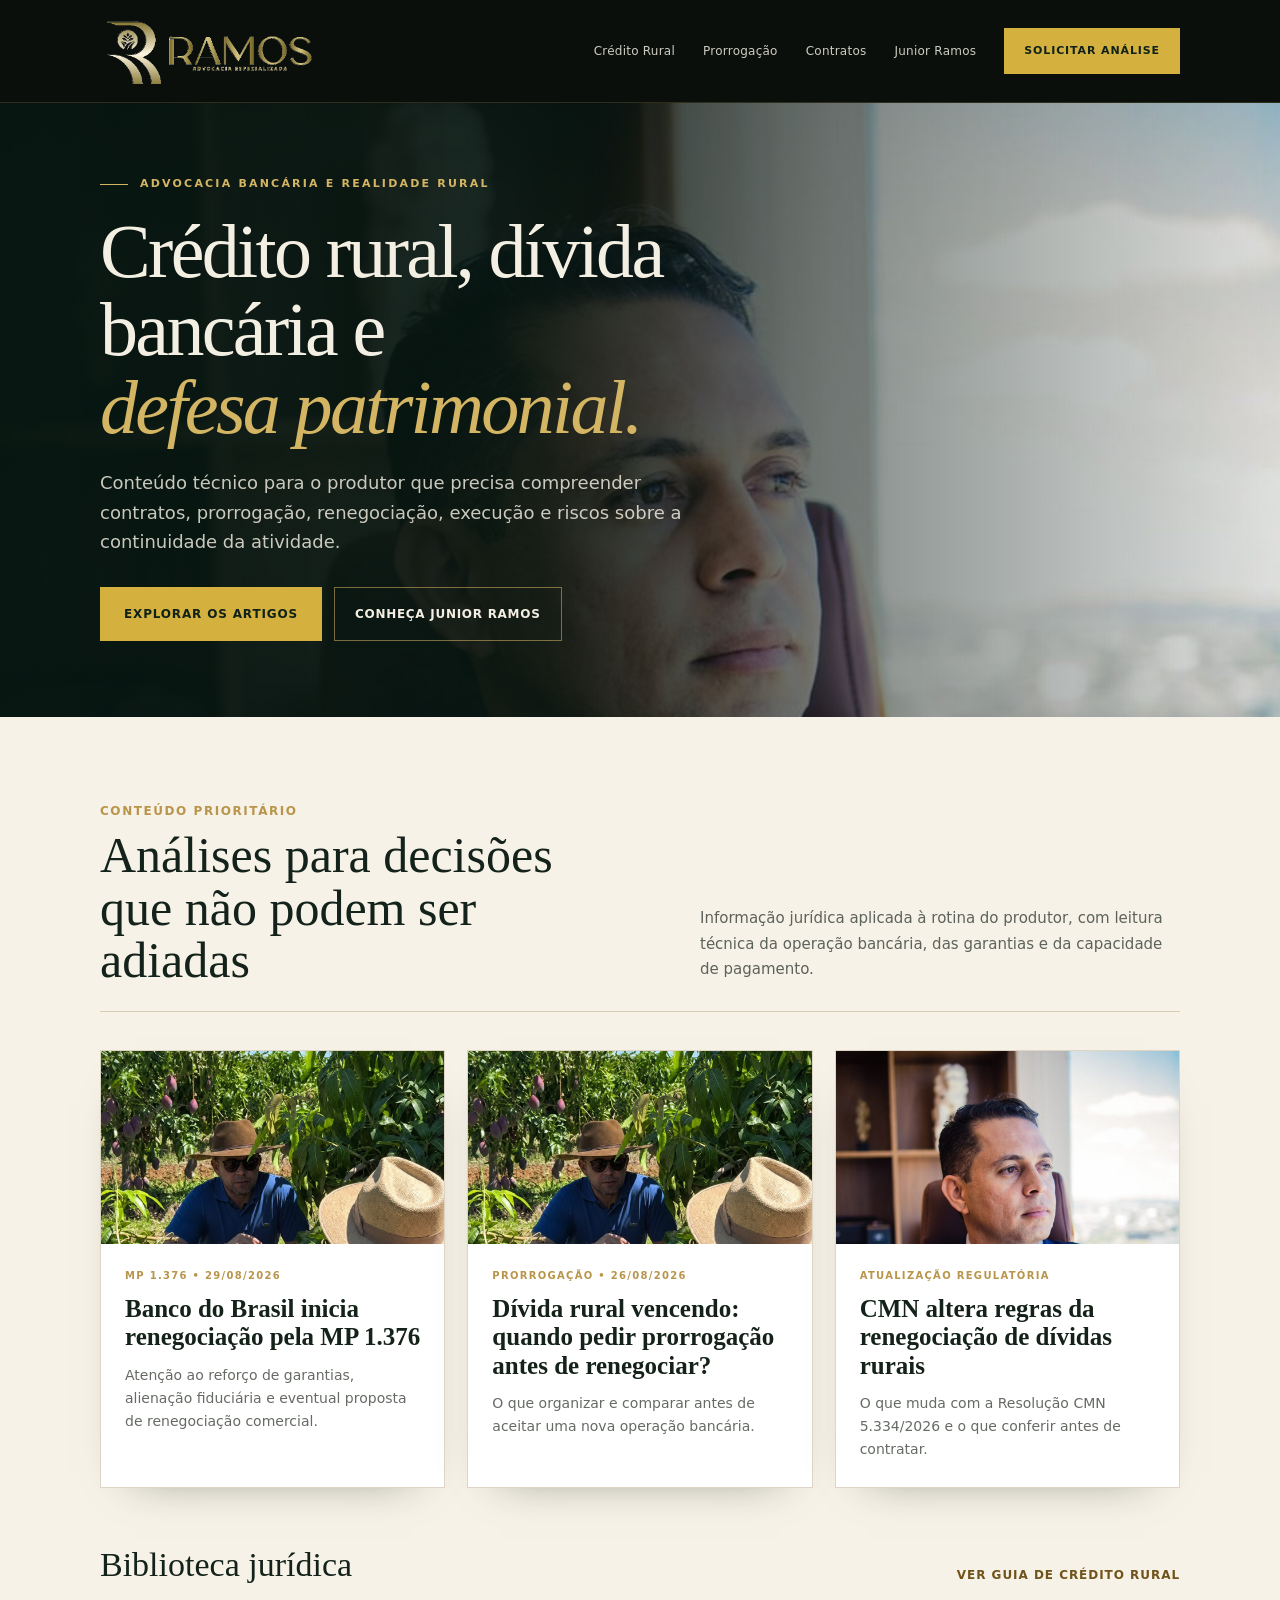
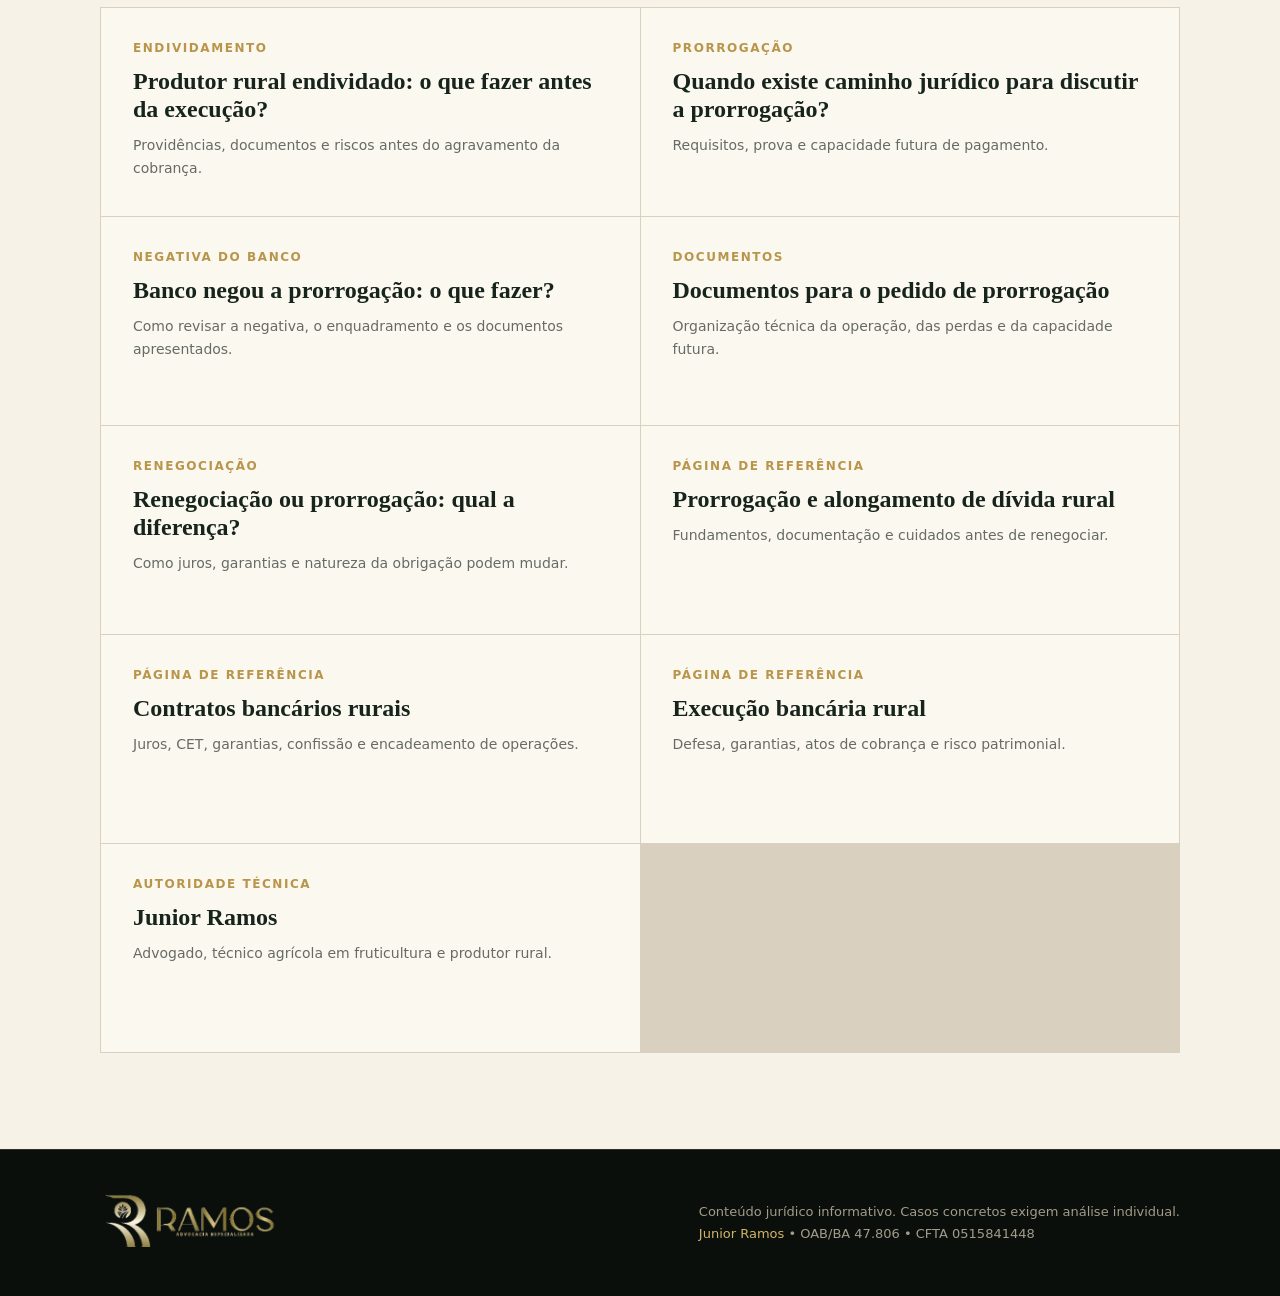
==== commit 59c19544: "Destaca matéria sobre MP 1.376 e Banco do Brasil" ====
--- a/artigos/index.html
+++ b/artigos/index.html
@@ -1 +1 @@
-<!doctype html><html lang="pt-BR"><head><meta charset="utf-8"><meta name="viewport" content="width=device-width,initial-scale=1"><title>Artigos sobre Crédito Rural e Dívida Bancária | Ramos Advocacia</title><meta name="description" content="Artigos sobre crédito rural, prorrogação de dívida rural, contratos bancários, execução, garantias e defesa patrimonial do produtor rural."><meta name="robots" content="index,follow,max-image-preview:large,max-snippet:-1,max-video-preview:-1"><link rel="canonical" href="https://defesa.ramosadvespecializada.com/artigos/"><link rel="stylesheet" href="../editorial.css?v=20260826-3"><script type="application/ld+json">{"@context":"https://schema.org","@type":"CollectionPage","url":"https://defesa.ramosadvespecializada.com/artigos/","name":"Artigos sobre Crédito Rural e Dívida Bancária","about":[{"@type":"Thing","name":"Crédito rural"},{"@type":"Thing","name":"Prorrogação de dívida rural"},{"@type":"Thing","name":"Contratos bancários rurais"},{"@type":"Thing","name":"Execução bancária rural"}],"publisher":{"@type":"LegalService","@id":"https://defesa.ramosadvespecializada.com/#organization","name":"Ramos Advocacia Especializada","url":"https://defesa.ramosadvespecializada.com/","logo":{"@type":"ImageObject","url":"https://defesa.ramosadvespecializada.com/logo_ramos_advocacia.png"}},"inLanguage":"pt-BR"}</script><meta property="og:url" content="https://defesa.ramosadvespecializada.com/artigos/"><meta property="og:image" content="https://defesa.ramosadvespecializada.com/assets/discover/credito-rural.jpg"><meta property="og:image:width" content="1200"><meta property="og:image:height" content="675"><meta name="twitter:card" content="summary_large_image"><meta name="twitter:title" content="Artigos sobre Crédito Rural e Dívida Bancária | Ramos Advocacia"><meta name="twitter:description" content="Artigos sobre crédito rural, prorrogação de dívida rural, contratos bancários, execução, garantias e defesa patrimonial do produtor rural."><meta name="twitter:image" content="https://defesa.ramosadvespecializada.com/assets/discover/credito-rural.jpg"></head><body class="library-page"><header class="top"><div class="container nav"><a class="brand-logo" href="../" aria-label="Ramos Advocacia Especializada"><img src="../logo_ramos_advocacia.png" alt="Ramos Advocacia Especializada"></a><nav class="navlinks" aria-label="Navegação principal"><a href="../credito-rural/">Crédito Rural</a><a href="../prorrogacao-divida-rural/">Prorrogação</a><a href="../contratos-bancarios-rurais/">Contratos</a><a href="../junior-ramos/">Junior Ramos</a><a class="nav-cta" href="https://wa.me/5574988265071?text=Ol%C3%A1%2C%20gostaria%20de%20solicitar%20uma%20an%C3%A1lise." rel="noopener">Solicitar análise</a></nav></div></header><main><section class="library-hero"><div class="container"><div class="hero-copy"><span class="eyebrow">Advocacia bancária e realidade rural</span><h1>Crédito rural, dívida bancária e <em>defesa patrimonial.</em></h1><p class="lede">Conteúdo técnico para o produtor que precisa compreender contratos, prorrogação, renegociação, execução e riscos sobre a continuidade da atividade.</p><div class="hero-actions"><a class="hero-button" href="#artigos">Explorar os artigos</a><a class="hero-link" href="../junior-ramos/">Conheça Junior Ramos</a></div></div></div></section><section class="library-content" id="artigos"><div class="container"><div class="section-heading"><div><div class="kicker">Conteúdo prioritário</div><h2>Análises para decisões que não podem ser adiadas</h2></div><p>Informação jurídica aplicada à rotina do produtor, com leitura técnica da operação bancária, das garantias e da capacidade de pagamento.</p></div><div class="featured-grid"><article class="feature-card"><a class="feature-image" href="divida-rural-vencendo-quando-pedir-prorrogacao/"><img src="../assets/discover/credito-rural.jpg" alt="Junior Ramos em atividade rural no campo"></a><div class="feature-body"><div class="kicker">Prorrogação • 26/08/2026</div><h3><a href="divida-rural-vencendo-quando-pedir-prorrogacao/">Dívida rural vencendo: quando pedir prorrogação antes de renegociar?</a></h3><p>O que organizar e comparar antes de aceitar uma nova operação bancária.</p></div></article><article class="feature-card"><a class="feature-image" href="cmn-5334-renegociacao-dividas-rurais/"><img src="../assets/discover/contratos-bancarios-rurais.jpg" alt="Junior Ramos em ambiente profissional"></a><div class="feature-body"><div class="kicker">Atualização regulatória</div><h3><a href="cmn-5334-renegociacao-dividas-rurais/">CMN altera regras da renegociação de dívidas rurais</a></h3><p>O que muda com a Resolução CMN 5.334/2026 e o que conferir antes de contratar.</p></div></article><article class="feature-card"><a class="feature-image" href="produtor-rural-endividado/"><img src="../assets/discover/banco-negou-prorrogacao.jpg" alt="Junior Ramos falando sobre crédito rural"></a><div class="feature-body"><div class="kicker">Endividamento</div><h3><a href="produtor-rural-endividado/">Produtor rural endividado: o que fazer antes da execução?</a></h3><p>Providências, documentos e riscos antes do agravamento da cobrança.</p></div></article></div><div class="library-subhead"><h2>Biblioteca jurídica</h2><a href="../credito-rural/">Ver guia de crédito rural</a></div><div class="library-grid"><article class="library-card"><div class="kicker">Prorrogação</div><h3><a href="quando-produtor-rural-tem-direito-prorrogacao-divida-rural/">Quando existe caminho jurídico para discutir a prorrogação?</a></h3><p>Requisitos, prova e capacidade futura de pagamento.</p></article><article class="library-card"><div class="kicker">Negativa do banco</div><h3><a href="banco-negou-prorrogacao-divida-rural/">Banco negou a prorrogação: o que fazer?</a></h3><p>Como revisar a negativa, o enquadramento e os documentos apresentados.</p></article><article class="library-card"><div class="kicker">Documentos</div><h3><a href="documentos-pedido-prorrogacao-divida-rural/">Documentos para o pedido de prorrogação</a></h3><p>Organização técnica da operação, das perdas e da capacidade futura.</p></article><article class="library-card"><div class="kicker">Renegociação</div><h3><a href="renegociacao-ou-prorrogacao-divida-rural/">Renegociação ou prorrogação: qual a diferença?</a></h3><p>Como juros, garantias e natureza da obrigação podem mudar.</p></article><article class="library-card"><div class="kicker">Página de referência</div><h3><a href="../prorrogacao-divida-rural/">Prorrogação e alongamento de dívida rural</a></h3><p>Fundamentos, documentação e cuidados antes de renegociar.</p></article><article class="library-card"><div class="kicker">Página de referência</div><h3><a href="../contratos-bancarios-rurais/">Contratos bancários rurais</a></h3><p>Juros, CET, garantias, confissão e encadeamento de operações.</p></article><article class="library-card"><div class="kicker">Página de referência</div><h3><a href="../execucao-bancaria-rural/">Execução bancária rural</a></h3><p>Defesa, garantias, atos de cobrança e risco patrimonial.</p></article><article class="library-card"><div class="kicker">Autoridade técnica</div><h3><a href="../junior-ramos/">Junior Ramos</a></h3><p>Advogado, técnico agrícola em fruticultura e produtor rural.</p></article></div></div></section></main><footer class="footer"><div class="container footer-inner"><a class="footer-brand" href="../"><img src="../logo_ramos_advocacia.png" alt="Ramos Advocacia Especializada"></a><div>Conteúdo jurídico informativo. Casos concretos exigem análise individual.<br><a href="../junior-ramos/">Junior Ramos</a> • OAB/BA 47.806 • CFTA 0515841448</div></div></footer></body></html>+<!doctype html><html lang="pt-BR"><head><meta charset="utf-8"><meta name="viewport" content="width=device-width,initial-scale=1"><title>Artigos sobre Crédito Rural e Dívida Bancária | Ramos Advocacia</title><meta name="description" content="Artigos sobre crédito rural, prorrogação de dívida rural, contratos bancários, execução, garantias e defesa patrimonial do produtor rural."><meta name="robots" content="index,follow,max-image-preview:large,max-snippet:-1,max-video-preview:-1"><link rel="canonical" href="https://defesa.ramosadvespecializada.com/artigos/"><link rel="stylesheet" href="../editorial.css?v=20260826-3"><script type="application/ld+json">{"@context":"https://schema.org","@type":"CollectionPage","url":"https://defesa.ramosadvespecializada.com/artigos/","name":"Artigos sobre Crédito Rural e Dívida Bancária","about":[{"@type":"Thing","name":"Crédito rural"},{"@type":"Thing","name":"Prorrogação de dívida rural"},{"@type":"Thing","name":"Contratos bancários rurais"},{"@type":"Thing","name":"Execução bancária rural"}],"publisher":{"@type":"LegalService","@id":"https://defesa.ramosadvespecializada.com/#organization","name":"Ramos Advocacia Especializada","url":"https://defesa.ramosadvespecializada.com/","logo":{"@type":"ImageObject","url":"https://defesa.ramosadvespecializada.com/logo_ramos_advocacia.png"}},"inLanguage":"pt-BR"}</script><meta property="og:url" content="https://defesa.ramosadvespecializada.com/artigos/"><meta property="og:image" content="https://defesa.ramosadvespecializada.com/assets/discover/credito-rural.jpg"><meta property="og:image:width" content="1200"><meta property="og:image:height" content="675"><meta name="twitter:card" content="summary_large_image"><meta name="twitter:title" content="Artigos sobre Crédito Rural e Dívida Bancária | Ramos Advocacia"><meta name="twitter:description" content="Artigos sobre crédito rural, prorrogação de dívida rural, contratos bancários, execução, garantias e defesa patrimonial do produtor rural."><meta name="twitter:image" content="https://defesa.ramosadvespecializada.com/assets/discover/credito-rural.jpg"></head><body class="library-page"><header class="top"><div class="container nav"><a class="brand-logo" href="../" aria-label="Ramos Advocacia Especializada"><img src="../logo_ramos_advocacia.png" alt="Ramos Advocacia Especializada"></a><nav class="navlinks" aria-label="Navegação principal"><a href="../credito-rural/">Crédito Rural</a><a href="../prorrogacao-divida-rural/">Prorrogação</a><a href="../contratos-bancarios-rurais/">Contratos</a><a href="../junior-ramos/">Junior Ramos</a><a class="nav-cta" href="https://wa.me/5574988265071?text=Ol%C3%A1%2C%20gostaria%20de%20solicitar%20uma%20an%C3%A1lise." rel="noopener">Solicitar análise</a></nav></div></header><main><section class="library-hero"><div class="container"><div class="hero-copy"><span class="eyebrow">Advocacia bancária e realidade rural</span><h1>Crédito rural, dívida bancária e <em>defesa patrimonial.</em></h1><p class="lede">Conteúdo técnico para o produtor que precisa compreender contratos, prorrogação, renegociação, execução e riscos sobre a continuidade da atividade.</p><div class="hero-actions"><a class="hero-button" href="#artigos">Explorar os artigos</a><a class="hero-link" href="../junior-ramos/">Conheça Junior Ramos</a></div></div></div></section><section class="library-content" id="artigos"><div class="container"><div class="section-heading"><div><div class="kicker">Conteúdo prioritário</div><h2>Análises para decisões que não podem ser adiadas</h2></div><p>Informação jurídica aplicada à rotina do produtor, com leitura técnica da operação bancária, das garantias e da capacidade de pagamento.</p></div><div class="featured-grid"><article class="feature-card"><a class="feature-image" href="banco-brasil-mp-1376-renegociacao-garantias/"><img src="../assets/discover/credito-rural.jpg" alt="Crédito rural e renegociação de dívidas"></a><div class="feature-body"><div class="kicker">MP 1.376 • 29/08/2026</div><h3><a href="banco-brasil-mp-1376-renegociacao-garantias/">Banco do Brasil inicia renegociação pela MP 1.376</a></h3><p>Atenção ao reforço de garantias, alienação fiduciária e eventual proposta de renegociação comercial.</p></div></article><article class="feature-card"><a class="feature-image" href="divida-rural-vencendo-quando-pedir-prorrogacao/"><img src="../assets/discover/credito-rural.jpg" alt="Junior Ramos em atividade rural no campo"></a><div class="feature-body"><div class="kicker">Prorrogação • 26/08/2026</div><h3><a href="divida-rural-vencendo-quando-pedir-prorrogacao/">Dívida rural vencendo: quando pedir prorrogação antes de renegociar?</a></h3><p>O que organizar e comparar antes de aceitar uma nova operação bancária.</p></div></article><article class="feature-card"><a class="feature-image" href="cmn-5334-renegociacao-dividas-rurais/"><img src="../assets/discover/contratos-bancarios-rurais.jpg" alt="Junior Ramos em ambiente profissional"></a><div class="feature-body"><div class="kicker">Atualização regulatória</div><h3><a href="cmn-5334-renegociacao-dividas-rurais/">CMN altera regras da renegociação de dívidas rurais</a></h3><p>O que muda com a Resolução CMN 5.334/2026 e o que conferir antes de contratar.</p></div></article></div><div class="library-subhead"><h2>Biblioteca jurídica</h2><a href="../credito-rural/">Ver guia de crédito rural</a></div><div class="library-grid"><article class="library-card"><div class="kicker">Endividamento</div><h3><a href="produtor-rural-endividado/">Produtor rural endividado: o que fazer antes da execução?</a></h3><p>Providências, documentos e riscos antes do agravamento da cobrança.</p></article><article class="library-card"><div class="kicker">Prorrogação</div><h3><a href="quando-produtor-rural-tem-direito-prorrogacao-divida-rural/">Quando existe caminho jurídico para discutir a prorrogação?</a></h3><p>Requisitos, prova e capacidade futura de pagamento.</p></article><article class="library-card"><div class="kicker">Negativa do banco</div><h3><a href="banco-negou-prorrogacao-divida-rural/">Banco negou a prorrogação: o que fazer?</a></h3><p>Como revisar a negativa, o enquadramento e os documentos apresentados.</p></article><article class="library-card"><div class="kicker">Documentos</div><h3><a href="documentos-pedido-prorrogacao-divida-rural/">Documentos para o pedido de prorrogação</a></h3><p>Organização técnica da operação, das perdas e da capacidade futura.</p></article><article class="library-card"><div class="kicker">Renegociação</div><h3><a href="renegociacao-ou-prorrogacao-divida-rural/">Renegociação ou prorrogação: qual a diferença?</a></h3><p>Como juros, garantias e natureza da obrigação podem mudar.</p></article><article class="library-card"><div class="kicker">Página de referência</div><h3><a href="../prorrogacao-divida-rural/">Prorrogação e alongamento de dívida rural</a></h3><p>Fundamentos, documentação e cuidados antes de renegociar.</p></article><article class="library-card"><div class="kicker">Página de referência</div><h3><a href="../contratos-bancarios-rurais/">Contratos bancários rurais</a></h3><p>Juros, CET, garantias, confissão e encadeamento de operações.</p></article><article class="library-card"><div class="kicker">Página de referência</div><h3><a href="../execucao-bancaria-rural/">Execução bancária rural</a></h3><p>Defesa, garantias, atos de cobrança e risco patrimonial.</p></article><article class="library-card"><div class="kicker">Autoridade técnica</div><h3><a href="../junior-ramos/">Junior Ramos</a></h3><p>Advogado, técnico agrícola em fruticultura e produtor rural.</p></article></div></div></section></main><footer class="footer"><div class="container footer-inner"><a class="footer-brand" href="../"><img src="../logo_ramos_advocacia.png" alt="Ramos Advocacia Especializada"></a><div>Conteúdo jurídico informativo. Casos concretos exigem análise individual.<br><a href="../junior-ramos/">Junior Ramos</a> • OAB/BA 47.806 • CFTA 0515841448</div></div></footer></body></html>
